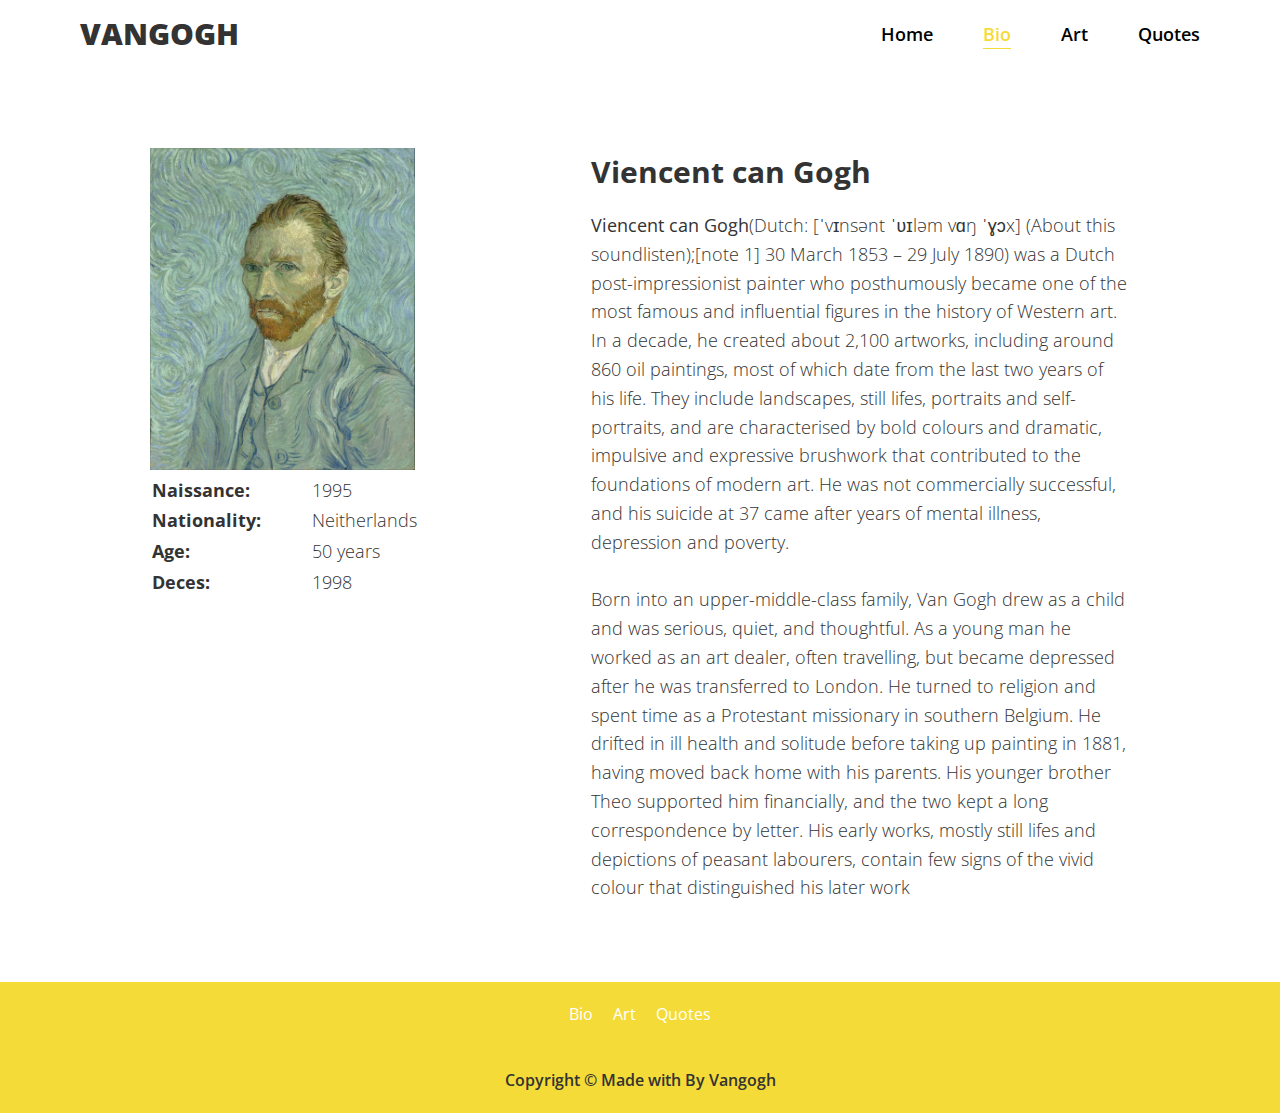
==== Pages/About.html @ 702fea28 "all pages" ====
<!DOCTYPE html>
<html lang="en">
<head>
    <meta charset="UTF-8">
    <meta name="viewport" content="width=device-width, initial-scale=1.0">
    <title>Vangogh</title>
    <link rel="stylesheet" href="../CSS/style.css">
    <link rel="preconnect" href="https://fonts.gstatic.com">
    <link rel="stylesheet" href="https://cdnjs.cloudflare.com/ajax/libs/font-awesome/5.15.2/css/all.min.css" integrity="sha512-HK5fgLBL+xu6dm/Ii3z4xhlSUyZgTT9tuc/hSrtw6uzJOvgRr2a9jyxxT1ely+B+xFAmJKVSTbpM/CuL7qxO8w==" crossorigin="anonymous" />
    <link href="https://fonts.googleapis.com/css2?family=Nothing+You+Could+Do&display=swap" rel="stylesheet">
    <link rel="preconnect" href="https://fonts.gstatic.com">
    <link href="https://fonts.googleapis.com/css2?family=Open+Sans:ital,wght@0,300;0,400;0,600;0,700;0,800;1,300;1,400;1,600;1,700;1,800&display=swap" rel="stylesheet">
    <link rel="stylesheet" href="https://cdnjs.cloudflare.com/ajax/libs/font-awesome/5.15.1/css/all.min.css" integrity="sha512-+4zCK9k+qNFUR5X+cKL9EIR+ZOhtIloNl9GIKS57V1MyNsYpYcUrUeQc9vNfzsWfV28IaLL3i96P9sdNyeRssA==" crossorigin="anonymous" />
</head>
<body>
    <header class="header">
        <div class="header__container">
            <h1 class="header__logo">Vangogh</h1>

            <nav class="header__nav">
                <ul>
                    <li><a href="../index.html">Home</a></li>
                    <li><a href="#" class="active">Bio</a></li>
                    <li><a href="./Artworks.html">Art</a></li>
                    <li><a href="./quotes.html">Quotes</a></li>
                </ul>
            </nav>
        </div>
    </header>
    <section class="aboutpage">
        <div class="aboutpage__container">
            <div class="aboutpage__image">
                <div class="aboutpage__image--image">
                    <img src="../images/Van Gogh self-portrait.jpg" alt="">
                </div>
                <table>
                    <tr>
                        <td>Naissance:</td>
                        <td> 1995</td>
                    </tr>
                    <tr>
                        <td>Nationality:</td>
                        <td> Neitherlands</td>
                    </tr>
                    <tr>
                        <td>Age:</td>
                        <td> 50 years</td>
                    </tr>
                    <tr>
                        <td>Deces:</td>
                        <td> 1998</td>
                    </tr>
                </table>
            </div>
            <div class="aboutpage__content">
                <h3>Viencent can Gogh</h3>
                <p>
                    <b>Viencent can Gogh</b>(Dutch: [ˈvɪnsənt ˈʋɪləm vɑŋ ˈɣɔx] (About this soundlisten);[note 1] 30 March 1853 – 29 July 1890) was a Dutch post-impressionist painter who posthumously became one of the most famous and influential figures in the history of Western art. In a decade, he created about 2,100 artworks, including around 860 oil paintings, most of which date from the last two years of his life. They include landscapes, still lifes, portraits and self-portraits, and are characterised by bold colours and dramatic, impulsive and expressive brushwork that contributed to the foundations of modern art. He was not commercially successful, and his suicide at 37 came after years of mental illness, depression and poverty. <br> <br>
                    Born into an upper-middle-class family, Van Gogh drew as a child and was serious, quiet, and thoughtful. As a young man he worked as an art dealer, often travelling, but became depressed after he was transferred to London. He turned to religion and spent time as a Protestant missionary in southern Belgium. He drifted in ill health and solitude before taking up painting in 1881, having moved back home with his parents. His younger brother Theo supported him financially, and the two kept a long correspondence by letter. His early works, mostly still lifes and depictions of peasant labourers, contain few signs of the vivid colour that distinguished his later work
                </p>
            </div>
        </div>
    </section>
    <footer class="footer">
        <ul>
            <li><a href="#">Bio</a></li>
            <li><a href="#">Art</a></li>
            <li><a href="#">Quotes</a></li>
        </ul>
        <p>Copyright &copy; Made with <i class="fas fa-heart"></i> By Vangogh</p>
    </footer>
</body>
</html>
---- CSS/style.css ----
*,
*::before,
*::after {
    margin: 0;
    padding: 0;
    box-sizing: inherit;
}

html {
    box-sizing: border-box;
    font-size: 62.5%;
}

body {
    font-family: 'Open Sans', sans-serif;
    color: #333;
    font-weight: 300;
    line-height: 1.6;
}

.header {

}
.header__container {
    padding: 1rem 8rem;
    display: flex;
    justify-content: space-between;
    align-items: center;
}
.header__logo {
    font-size: 3rem;
    font-weight: 800;
    text-transform: uppercase;
}
.header__nav ul {
    display: flex;
    list-style: none;

}
.header__nav ul li {
    font-size: 1.8rem;
}
.header__nav ul li:not(:last-child) {
    margin-right: 5rem;
}
.header__nav ul li a {
    color: black;
    text-decoration: none;
    font-weight: 600;
    /* text-transform: uppercase; */
    display: inline-block;
    transition: transform .5s;
    position: relative;

}

.header__nav ul li a::after {
    content: '';
    position: absolute;
    bottom: -.1rem;
    width: 0;
    height: 1px;
    background-color: #f5db37;
    left: 0;
    transition: width .5s;
}
.header__nav ul li a:hover {
    color:  #f5db37 ;
}
.header__nav ul li a:hover::after {
    width: 100%;
}
.header__nav ul li .active {
    color:  #f5db37 ;
    text-decoration: none;
    font-weight: 600;
    /* text-transform: uppercase; */
    display: inline-block;
    transition: transform .5s;
    position: relative;
}
.header__nav ul li .active::after {
    content: '';
    position: absolute;
    bottom: -.1rem;
    width: 100%;
    height: 1px;
    background-color: #f5db37;
    left: 0;
    transition: width .5s;
}
.header__nav ul li .active:hover {
    color:  #f5db37 ;
}
.header__nav ul li .active:hover::after {
    width: 100%;
}
@media only screen and (max-width: 800px) {
    .header__container  {
        flex-direction: column;
    
    }
}
/* BIO SECTION */
.bio {
    padding: 8rem 4rem;
}
.bio__container {
    margin: 0 auto;
    width: 1000px;
    /* height: 400px; */
    box-shadow: 0 0 1rem rgba(0, 0, 0, .3);
    padding: 2rem 4rem;
    display: flex;
    align-items: center;
    justify-content: center;
}
.bio__content--image {
    flex: 0 0 30%;
}
.bio__images {
    width: 300px;

}
.bio__images img {
    width: 100%;
}
.bio__content {
    flex: 0 0 55%;
    padding: 3rem 1.5rem;
    margin-left: 5rem;
}
.bio__content h3 {
    font-size: 3rem;
    text-transform: uppercase;
    margin-bottom: 1.5rem;
}
.bio__content p {
    font-size: 1.4rem;
    text-align: justify;
    font-weight: 400;
}
.btn__container {
    text-align: end;
    margin-top: 1rem;
}
.btn__container a {
    font-size: 1.6rem;
    border: 1px solid #f5db37;
    background: none;
    color:#f5db37;
    padding: .5rem 1.5rem;
    font-weight: 600;
    text-decoration: none;
    border-radius: 10px;
    transition: all .2s;
}
.btn__container a:hover {
    color: white;
    background-color: #f5db37;
}
@media only screen and (max-width: 1200px) {
    .bio__container {
        margin: 0 auto;
        width: 600px;
        /* height: 400px; */
        box-shadow: 0 0 1rem rgba(0, 0, 0, .3);
        padding: 2rem 4rem;
        display: flex;
        flex-direction: column;
        align-items: center;
        justify-content: center;
    }
    .bio__content {
        margin-left: 0rem;
    }
}
@media only screen and (max-width: 800px) {
    .bio__container {
        margin: 0 auto;
        width: 500px;
        /* height: 400px; */
        box-shadow: 0 0 1rem rgba(0, 0, 0, .3);
        padding: 2rem 4rem;
        display: flex;
        flex-direction: column;
        align-items: center;
        /* justify-content: center; */
    }
    .bio__content {
        margin-left: 0rem;
    }
}
@media only screen and (max-width: 600px) {
    .bio {
        padding: 8rem 2rem;
    }
    .bio__container {
        margin: 0 auto;
        width: 400px;
        /* height: 400px; */
        box-shadow: 0 0 1rem rgba(0, 0, 0, .3);
        padding: 2rem 4rem;
        display: flex;
        flex-direction: column;
        align-items: center;
        /* justify-content: center; */
    }
    .bio__content {
        margin-left: 0rem;
    }
}

/* END BIO SECTION*/

/* art SECTION */
.art {
    padding: 8rem 4rem;
}
.art__container {
    margin: 0 auto
}
.art__container h3 {
    text-align: center;
    margin-bottom: 2rem;
    font-size: 3.5rem;
    text-transform: uppercase;
}
.art__list {
    display: flex;
    justify-content: space-between;
    flex-wrap: wrap;
}
.art__list--item {
    flex: 0 0 30%;
    margin-bottom: 2rem;
    box-shadow: 0 0 2rem rgba(0, 0, 0, .5);
    position: relative;
}
.art__image1 {
    width: 100%;
    height: 400px;
    background-image: url('../images/Bedroom in Arles.jpg');
    background-size: cover;
    transition: all .2s;

}
.art__image2 {
    width: 100%;
    height: 400px;
    background-image: url('../images/The Starry Night.jpg');
    background-size: cover;
    transition: all .2s;

}
.art__image3 {
    width: 100%;
    height: 400px;
    background-image: url('../images/Van Gogh self-portrait.jpg');
    background-size: cover;
    transition: all .2s;

}
.art__image img {
    width: 100%;
    
}
.art__list--item:hover h4 {
    top: 50%;
    opacity: 1;
}
.art__list--item:hover .art__image3 {
    background-image: linear-gradient(rgba(0,0,0,.5), rgba(0,0,0,.5)), url('../images/Van Gogh self-portrait.jpg');
}
.art__list--item:hover .art__image2 {
    background-image: linear-gradient(rgba(0,0,0,.5), rgba(0,0,0,.5)), url('../images/The Starry Night.jpg');

}
.art__list--item:hover .art__image1 {
    background-image: linear-gradient(rgba(0,0,0,.5), rgba(0,0,0,.5)), url('../images/Bedroom in Arles.jpg');
    
}
.art__list--item h4 {
    position: absolute;
    top: 80%;
    left: 50%;
    transform: translate(-50%, -50%);
    font-size: 2.5rem;
    text-align: center;
    color: white;
    font-weight: 600;
    opacity: 0;
    transition: all .5s;
}

.btn__container--art {
    text-align: center;
    margin-top: 3rem;
}
.btn__container--art a {
    font-size: 1.6rem;
    border-bottom: 1px solid #f5db37;
    color:#f5db37;
    padding: .5rem 0;
    font-weight: 600;
    text-decoration: none;
    transition: all .2s;
}
@media only screen and (max-width: 900px) {
    .art__list--item {
        flex: 0 0 48%;
        
    }
}

/* END ART */

/* SECTION Quotes */

.quotes {
    padding: 8rem 4rem;
}
.quotes h3 {
    text-align: center;
    margin-bottom: 2rem;
    font-size: 3.5rem;
    text-transform: uppercase;
}
.quotes__container {
    display: flex;
    flex-wrap: wrap;
    justify-content: space-between;
}

.quotes__item {
    flex: 0 0 48%;
    padding: 3rem 5rem;
    box-shadow: 0 0 1rem rgba(0, 0, 0, .3);
}
.quotes__item {
    margin-bottom: 3rem;
}

.quotes__item q {
    font-size: 1.8rem;
    text-align: justify;
    font-family: 'Nothing You Could Do', cursive;
}

@media only screen and (max-width: 900px) {
    .quotes__item {
        flex: 0 0 100%;
        padding: 3rem 5rem;
        box-shadow: 0 0 1rem rgba(0, 0, 0, .3);
    }
}


/* END SECTION*/

/* footer*/

.footer {
    background-color: #f5db37;
    padding: 2rem 3rem;
}

.footer ul {
    display: flex;
    justify-content: center; 
    margin-bottom: 4rem;
}
.footer ul li {
    font-size: 1.6rem;
    list-style: none;
}
.footer ul li a {
    color: white;
    font-weight: 400;
    text-decoration: none;
}
.footer ul li:not(:last-child) {
    margin-right: 2rem;
}

.footer p {
    text-align: center;
    font-size: 1.6rem;
    font-weight: 600;
}
.footer i {
    color: red;
}

/* About page */

.aboutpage {
    padding: 8rem 15rem;
}
.aboutpage__container {
    display: flex;
    justify-content: center;
    
}

.aboutpage__image {
    flex: 0 0 45%;
}
.aboutpage__image img {
    width: 60%;
}
.aboutpage__image table {
    /* margin: 0 auto; */
    font-size: 1.8rem;
}
.aboutpage__image table tr td:first-child {
    font-weight: bold;
}
.aboutpage__image table tr td {
    text-align: left;
    width: 60%;
}
.aboutpage__content h3 {
    font-size: 3rem;
    margin-bottom: 1.5rem;
}
.aboutpage__content p {
    font-size: 1.8rem;

}

@media only screen and (max-width: 800px) {
    .aboutpage {
        padding: 8rem 4rem;
    }
    .aboutpage__container {
        flex-direction: column;
        align-items: center;
        justify-content: center;
    }
    .aboutpage__image {
        flex: 0 0 45%;
        margin: 0 auto;

    }
    .aboutpage__image--image {
        text-align: center;
    }
    .aboutpage__image img {
        width: 80%;
        margin: 0 auto;

    }
    .aboutpage__image table {
        margin: 0 auto;
        font-size: 1.8rem;
    }
    .aboutpage__content h3 {
        font-size: 3rem;
        margin-bottom: 1.5rem;
        text-align: center;
        margin-top: 3rem;
    }
    .aboutpage__content p {
        font-size: 1.8rem;
        text-align: justify;
    }
}


/* Art Page */

/* art SECTION */
.artpage {
    padding: 8rem 4rem;
}
.artpage__container {
    margin: 0 auto
}
.artpage__container h3 {
    text-align: center;
    margin-bottom: 2rem;
    font-size: 3.5rem;
    text-transform: uppercase;
}
.artpage__list {
    display: flex;
    justify-content: space-between;
    flex-wrap: wrap;
}
.artpage__list--item {
    flex: 0 0 24%;
    position: relative;
}
.artpage__image1 {
    width: 100%;
    height: 400px;
    background-image: url('../images/Bedroom in Arles.jpg');
    background-size: cover;
    transition: all .2s;
    margin-bottom: 5rem;
    box-shadow: 0 0 1rem rgba(0, 0, 0, .2);
    


}
.artpage__image2 {
    width: 100%;
    height: 400px;
    background-image: url('../images/The Starry Night.jpg');
    background-size: cover;
    transition: all .2s;
    margin-bottom: 5rem;
    box-shadow: 0 0 1rem rgba(0, 0, 0, .2);



}
.artpage__image3 {
    width: 100%;
    height: 400px;
    background-image: url('../images/Van Gogh self-portrait.jpg');
    background-size: cover;
    transition: all .2s;
    margin-bottom: 5rem;
    box-shadow: 0 0 1rem rgba(0, 0, 0, .2);



}
.artpage__image4 {
    width: 100%;
    height: 400px;
    background-image: url('../images/téléchargement.jfif');
    background-size: cover;
    transition: all .2s;
    margin-bottom: 5rem;
    box-shadow: 0 0 1rem rgba(0, 0, 0, .2);



}
.artpage__image5 {
    width: 100%;
    height: 400px;
    background-image: url('../images/téléchargement (1).jfif');
    background-size: cover;
    transition: all .2s;
    margin-bottom: 5rem;
    box-shadow: 0 0 1rem rgba(0, 0, 0, .2);



}
.artpage__image6 {
    width: 100%;
    height: 400px;
    background-image: url('../images/téléchargement (2).jfif');
    background-size: cover;
    transition: all .2s;
    margin-bottom: 5rem;
    box-shadow: 0 0 1rem rgba(0, 0, 0, .2);



}
.artpage__image7 {
    width: 100%;
    height: 400px;
    background-image: url('../images/téléchargement (3).jfif');
    background-size: cover;
    transition: all .2s;
    margin-bottom: 5rem;
    box-shadow: 0 0 1rem rgba(0, 0, 0, .2);



}
.artpage__image8 {
    width: 100%;
    height: 400px;
    background-image: url('../images/téléchargement (4).jfif');
    background-size: cover;
    transition: all .2s;
    margin-bottom: 5rem;
    box-shadow: 0 0 1rem rgba(0, 0, 0, .2);



}
.artpage__image img {
    width: 100%;
    
}
.artpage__list--item:hover .artpage__content {
    top: 50%;
    opacity: 1;
}
.artpage__list--item:hover .artpage__image3 {
    background-image: linear-gradient(rgba(0,0,0,.5), rgba(0,0,0,.5)), url('../images/Van Gogh self-portrait.jpg');
}
.artpage__list--item:hover .artpage__image2 {
    background-image: linear-gradient(rgba(0,0,0,.5), rgba(0,0,0,.5)), url('../images/The Starry Night.jpg');

}
.artpage__list--item:hover .artpage__image1 {
    background-image: linear-gradient(rgba(0,0,0,.5), rgba(0,0,0,.5)), url('../images/Bedroom in Arles.jpg');
    
}
.artpage__list--item:hover .artpage__image5 {
    background-image: linear-gradient(rgba(0,0,0,.5), rgba(0,0,0,.5)), url('../images/téléchargement (1).jfif');
    
}
.artpage__list--item:hover .artpage__image4 {
    background-image: linear-gradient(rgba(0,0,0,.5), rgba(0,0,0,.5)), url('../images/téléchargement.jfif');
    
}
.artpage__list--item:hover .artpage__image6 {
    background-image: linear-gradient(rgba(0,0,0,.5), rgba(0,0,0,.5)), url('../images/téléchargement (2).jfif');
    
}
.artpage__list--item:hover .artpage__image7 {
    background-image: linear-gradient(rgba(0,0,0,.5), rgba(0,0,0,.5)), url('../images/téléchargement (3).jfif');
    
}
.artpage__list--item:hover .artpage__image8 {
    background-image: linear-gradient(rgba(0,0,0,.5), rgba(0,0,0,.5)), url('../images/téléchargement (4).jfif');
    
}
.artpage__list--item .artpage__content {
    position: absolute;
    top: 80%;
    /* left: 50%; */
    transform: translateY(-50%);
    padding: 0 2rem;
    color: white;
    font-weight: 600;
    opacity: 0;
    transition: all .5s;
}
.artpage__list--item .artpage__content h4 {
    font-size: 2.5rem;
    text-align: center;
    margin-bottom: 2rem;

}
.artpage__list--item .artpage__content a {
    text-decoration: none;
    color: white;


}
.artpage__list--item .artpage__content p {
    font-size: 1.4rem;
    text-align: justify;
}

@media only screen and (max-width: 1000px) {
    .artpage__list--item {
        flex: 0 0 45%;
        position: relative;
        justify-content: flex-start;

    }
}

@media only screen and (max-width: 700px) {
    .artpage__list--item {
        flex: 0 0 100%;
        position: relative;
    }
}


.quotespage {
    padding: 8rem 4rem;
}
.quotespage h3 {
    text-align: center;
    margin-bottom: 2rem;
    font-size: 3.5rem;
    text-transform: uppercase;
}
.quotespage__container {
    display: flex;
    flex-wrap: wrap;
    justify-content: space-between;
}

.quotespage__item {
    flex: 0 0 48%;
    padding: 3rem 5rem;
    box-shadow: 0 0 1rem rgba(0, 0, 0, .3);
    animation: scale 2s ease-out -2s infinite alternate forwards;
}
.quotespage__item {
    margin-bottom: 3rem;
}

.quotespage__item q {
    font-size: 1.8rem;
    text-align: justify;
    font-family: 'Nothing You Could Do', cursive;
}

@keyframes scale
{
    0% {
        transform: scale(1);
    }
    100% {
        transform: scale(1.05);
    }
}

@media only screen and (max-width: 800px) {
    .quotespage__item {
        flex: 0 0 100%;
        position: relative;
    }
}
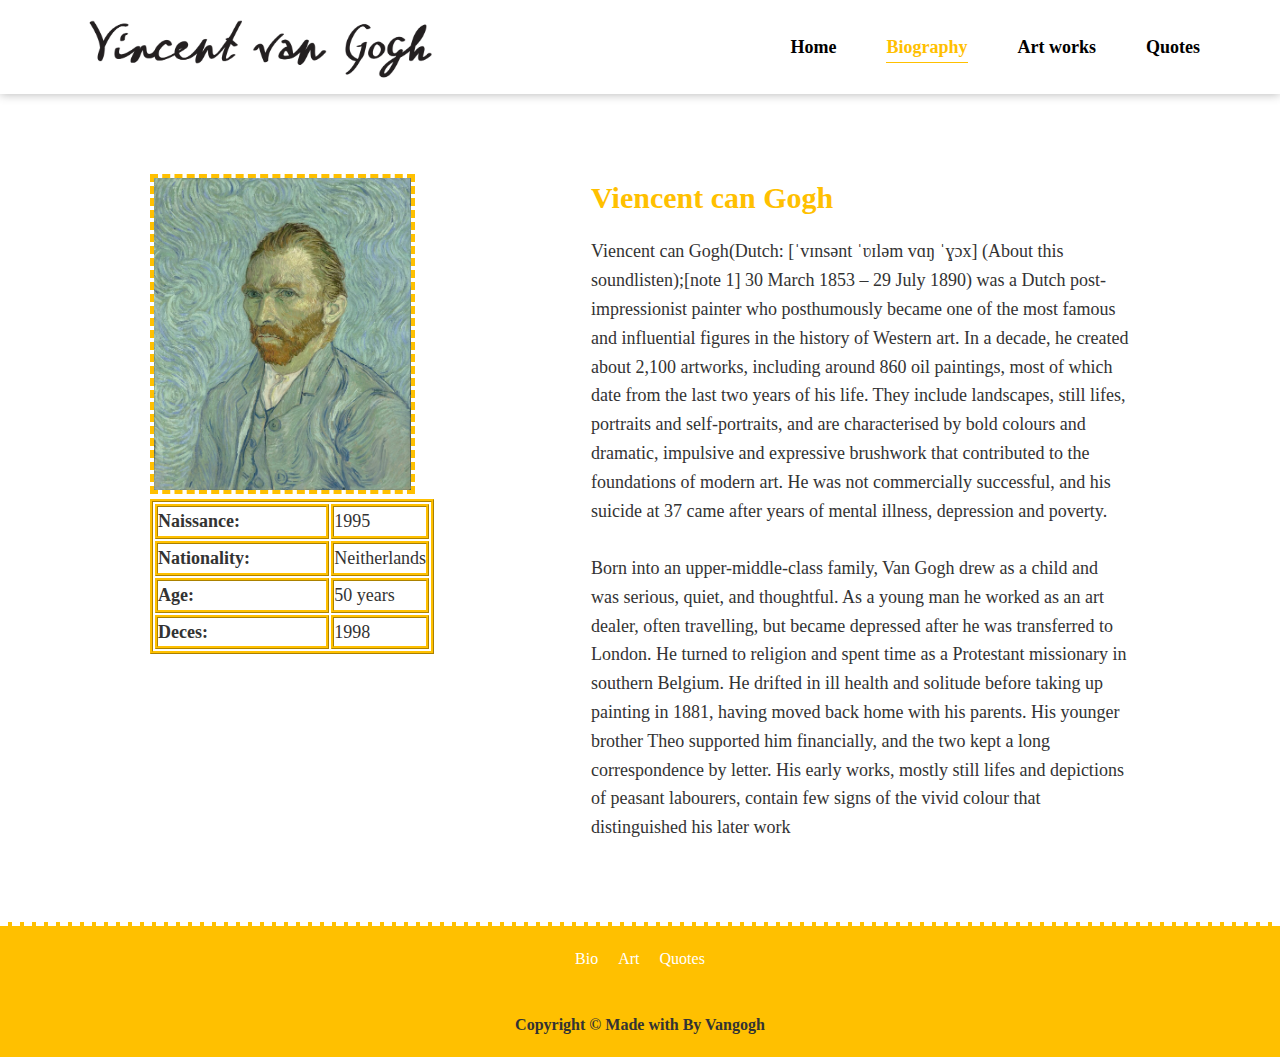
==== commit 454e12c6: "salt bae" ====
--- a/Pages/About.html
+++ b/Pages/About.html
@@ -1,73 +1,110 @@
 <!DOCTYPE html>
 <html lang="en">
-<head>
-    <meta charset="UTF-8">
-    <meta name="viewport" content="width=device-width, initial-scale=1.0">
+  <head>
+    <meta charset="UTF-8" />
+    <meta name="viewport" content="width=device-width, initial-scale=1.0" />
     <title>Vangogh</title>
-    <link rel="stylesheet" href="../CSS/style.css">
-    <link rel="preconnect" href="https://fonts.gstatic.com">
-    <link rel="stylesheet" href="https://cdnjs.cloudflare.com/ajax/libs/font-awesome/5.15.2/css/all.min.css" integrity="sha512-HK5fgLBL+xu6dm/Ii3z4xhlSUyZgTT9tuc/hSrtw6uzJOvgRr2a9jyxxT1ely+B+xFAmJKVSTbpM/CuL7qxO8w==" crossorigin="anonymous" />
-    <link href="https://fonts.googleapis.com/css2?family=Nothing+You+Could+Do&display=swap" rel="stylesheet">
-    <link rel="preconnect" href="https://fonts.gstatic.com">
-    <link href="https://fonts.googleapis.com/css2?family=Open+Sans:ital,wght@0,300;0,400;0,600;0,700;0,800;1,300;1,400;1,600;1,700;1,800&display=swap" rel="stylesheet">
-    <link rel="stylesheet" href="https://cdnjs.cloudflare.com/ajax/libs/font-awesome/5.15.1/css/all.min.css" integrity="sha512-+4zCK9k+qNFUR5X+cKL9EIR+ZOhtIloNl9GIKS57V1MyNsYpYcUrUeQc9vNfzsWfV28IaLL3i96P9sdNyeRssA==" crossorigin="anonymous" />
-</head>
-<body>
+    <link rel="stylesheet" href="../CSS/style.css" />
+    <link rel="preconnect" href="https://fonts.gstatic.com" />
+    <link
+      rel="stylesheet"
+      href="https://cdnjs.cloudflare.com/ajax/libs/font-awesome/5.15.2/css/all.min.css"
+      integrity="sha512-HK5fgLBL+xu6dm/Ii3z4xhlSUyZgTT9tuc/hSrtw6uzJOvgRr2a9jyxxT1ely+B+xFAmJKVSTbpM/CuL7qxO8w=="
+      crossorigin="anonymous"
+    />
+    <link
+      href="https://fonts.googleapis.com/css2?family=Nothing+You+Could+Do&display=swap"
+      rel="stylesheet"
+    />
+    <link rel="preconnect" href="https://fonts.gstatic.com" />
+    <link
+      href="https://fonts.googleapis.com/css2?family=Open+Sans:ital,wght@0,300;0,400;0,600;0,700;0,800;1,300;1,400;1,600;1,700;1,800&display=swap"
+      rel="stylesheet"
+    />
+    <link
+      rel="stylesheet"
+      href="https://cdnjs.cloudflare.com/ajax/libs/font-awesome/5.15.1/css/all.min.css"
+      integrity="sha512-+4zCK9k+qNFUR5X+cKL9EIR+ZOhtIloNl9GIKS57V1MyNsYpYcUrUeQc9vNfzsWfV28IaLL3i96P9sdNyeRssA=="
+      crossorigin="anonymous"
+    />
+  </head>
+  <body>
     <header class="header">
-        <div class="header__container">
-            <h1 class="header__logo">Vangogh</h1>
+      <div class="header__container">
+        <img src="../images/sign.png" alt="" class="header__logo" />
 
-            <nav class="header__nav">
-                <ul>
-                    <li><a href="../index.html">Home</a></li>
-                    <li><a href="#" class="active">Bio</a></li>
-                    <li><a href="./Artworks.html">Art</a></li>
-                    <li><a href="./quotes.html">Quotes</a></li>
-                </ul>
-            </nav>
-        </div>
+        <nav class="header__nav">
+          <ul>
+            <li><a href="../index.html">Home</a></li>
+            <li><a href="#" class="active">Biography</a></li>
+            <li><a href="./Artworks.html">Art works</a></li>
+            <li><a href="./quotes.html">Quotes</a></li>
+          </ul>
+        </nav>
+      </div>
     </header>
     <section class="aboutpage">
-        <div class="aboutpage__container">
-            <div class="aboutpage__image">
-                <div class="aboutpage__image--image">
-                    <img src="../images/Van Gogh self-portrait.jpg" alt="">
-                </div>
-                <table>
-                    <tr>
-                        <td>Naissance:</td>
-                        <td> 1995</td>
-                    </tr>
-                    <tr>
-                        <td>Nationality:</td>
-                        <td> Neitherlands</td>
-                    </tr>
-                    <tr>
-                        <td>Age:</td>
-                        <td> 50 years</td>
-                    </tr>
-                    <tr>
-                        <td>Deces:</td>
-                        <td> 1998</td>
-                    </tr>
-                </table>
-            </div>
-            <div class="aboutpage__content">
-                <h3>Viencent can Gogh</h3>
-                <p>
-                    <b>Viencent can Gogh</b>(Dutch: [ˈvɪnsənt ˈʋɪləm vɑŋ ˈɣɔx] (About this soundlisten);[note 1] 30 March 1853 – 29 July 1890) was a Dutch post-impressionist painter who posthumously became one of the most famous and influential figures in the history of Western art. In a decade, he created about 2,100 artworks, including around 860 oil paintings, most of which date from the last two years of his life. They include landscapes, still lifes, portraits and self-portraits, and are characterised by bold colours and dramatic, impulsive and expressive brushwork that contributed to the foundations of modern art. He was not commercially successful, and his suicide at 37 came after years of mental illness, depression and poverty. <br> <br>
-                    Born into an upper-middle-class family, Van Gogh drew as a child and was serious, quiet, and thoughtful. As a young man he worked as an art dealer, often travelling, but became depressed after he was transferred to London. He turned to religion and spent time as a Protestant missionary in southern Belgium. He drifted in ill health and solitude before taking up painting in 1881, having moved back home with his parents. His younger brother Theo supported him financially, and the two kept a long correspondence by letter. His early works, mostly still lifes and depictions of peasant labourers, contain few signs of the vivid colour that distinguished his later work
-                </p>
-            </div>
+      <div class="aboutpage__container">
+        <div class="aboutpage__image">
+          <div class="aboutpage__image--image">
+            <img src="../images/Van Gogh self-portrait.jpg" alt="" />
+          </div>
+          <table>
+            <tr>
+              <td>Naissance:</td>
+              <td>1995</td>
+            </tr>
+            <tr>
+              <td>Nationality:</td>
+              <td>Neitherlands</td>
+            </tr>
+            <tr>
+              <td>Age:</td>
+              <td>50 years</td>
+            </tr>
+            <tr>
+              <td>Deces:</td>
+              <td>1998</td>
+            </tr>
+          </table>
         </div>
+        <div class="aboutpage__content">
+          <h3>Viencent can Gogh</h3>
+          <p>
+            <b>Viencent can Gogh</b>(Dutch: [ˈvɪnsənt ˈʋɪləm vɑŋ ˈɣɔx] (About
+            this soundlisten);[note 1] 30 March 1853 – 29 July 1890) was a Dutch
+            post-impressionist painter who posthumously became one of the most
+            famous and influential figures in the history of Western art. In a
+            decade, he created about 2,100 artworks, including around 860 oil
+            paintings, most of which date from the last two years of his life.
+            They include landscapes, still lifes, portraits and self-portraits,
+            and are characterised by bold colours and dramatic, impulsive and
+            expressive brushwork that contributed to the foundations of modern
+            art. He was not commercially successful, and his suicide at 37 came
+            after years of mental illness, depression and poverty. <br />
+            <br />
+            Born into an upper-middle-class family, Van Gogh drew as a child and
+            was serious, quiet, and thoughtful. As a young man he worked as an
+            art dealer, often travelling, but became depressed after he was
+            transferred to London. He turned to religion and spent time as a
+            Protestant missionary in southern Belgium. He drifted in ill health
+            and solitude before taking up painting in 1881, having moved back
+            home with his parents. His younger brother Theo supported him
+            financially, and the two kept a long correspondence by letter. His
+            early works, mostly still lifes and depictions of peasant labourers,
+            contain few signs of the vivid colour that distinguished his later
+            work
+          </p>
+        </div>
+      </div>
     </section>
     <footer class="footer">
-        <ul>
-            <li><a href="#">Bio</a></li>
-            <li><a href="#">Art</a></li>
-            <li><a href="#">Quotes</a></li>
-        </ul>
-        <p>Copyright &copy; Made with <i class="fas fa-heart"></i> By Vangogh</p>
+      <ul>
+        <li><a href="#">Bio</a></li>
+        <li><a href="#">Art</a></li>
+        <li><a href="#">Quotes</a></li>
+      </ul>
+      <p>Copyright &copy; Made with <i class="fas fa-heart"></i> By Vangogh</p>
     </footer>
-</body>
-</html>+  </body>
+</html>
--- a/CSS/style.css
+++ b/CSS/style.css
@@ -1,721 +1,711 @@
 *,
 *::before,
 *::after {
-    margin: 0;
-    padding: 0;
-    box-sizing: inherit;
+  margin: 0;
+  padding: 0;
+  box-sizing: inherit;
 }
 
 html {
-    box-sizing: border-box;
-    font-size: 62.5%;
+  box-sizing: border-box;
+  font-size: 62.5%;
 }
 
 body {
-    font-family: 'Open Sans', sans-serif;
-    color: #333;
-    font-weight: 300;
-    line-height: 1.6;
+  font-family: "Brush Script MT", Cursive;
+  color: #333;
+  font-weight: 300;
+  line-height: 1.6;
 }
 
 .header {
-
 }
 .header__container {
-    padding: 1rem 8rem;
-    display: flex;
-    justify-content: space-between;
-    align-items: center;
+  padding: 1rem 8rem;
+  display: flex;
+  justify-content: space-between;
+  align-items: center;
+  box-shadow: 0 0 1rem rgba(0, 0, 0, 0.3);
 }
 .header__logo {
-    font-size: 3rem;
-    font-weight: 800;
-    text-transform: uppercase;
+  width: 40vh;
+
+  /* font-size: 3rem;
+  font-weight: 800;
+  text-transform: uppercase; */
 }
 .header__nav ul {
-    display: flex;
-    list-style: none;
-
+  display: flex;
+  list-style: none;
 }
 .header__nav ul li {
-    font-size: 1.8rem;
+  font-size: 1.8rem;
 }
 .header__nav ul li:not(:last-child) {
-    margin-right: 5rem;
+  margin-right: 5rem;
 }
 .header__nav ul li a {
-    color: black;
-    text-decoration: none;
-    font-weight: 600;
-    /* text-transform: uppercase; */
-    display: inline-block;
-    transition: transform .5s;
-    position: relative;
-
+  color: black;
+  text-decoration: none;
+  font-weight: 600;
+  /* text-transform: uppercase; */
+  display: inline-block;
+  transition: transform 0.5s;
+  position: relative;
 }
 
 .header__nav ul li a::after {
-    content: '';
-    position: absolute;
-    bottom: -.1rem;
-    width: 0;
-    height: 1px;
-    background-color: #f5db37;
-    left: 0;
-    transition: width .5s;
+  content: "";
+  position: absolute;
+  bottom: -0.1rem;
+  width: 0;
+  height: 1px;
+  background-color: #ffc000;
+  left: 0;
+  transition: width 0.5s;
 }
 .header__nav ul li a:hover {
-    color:  #f5db37 ;
+  color: #ffc000;
 }
 .header__nav ul li a:hover::after {
-    width: 100%;
+  width: 100%;
 }
 .header__nav ul li .active {
-    color:  #f5db37 ;
-    text-decoration: none;
-    font-weight: 600;
-    /* text-transform: uppercase; */
-    display: inline-block;
-    transition: transform .5s;
-    position: relative;
+  color: #ffc000;
+  text-decoration: none;
+  font-weight: 600;
+  /* text-transform: uppercase; */
+  display: inline-block;
+  transition: transform 0.5s;
+  position: relative;
 }
 .header__nav ul li .active::after {
-    content: '';
-    position: absolute;
-    bottom: -.1rem;
-    width: 100%;
-    height: 1px;
-    background-color: #f5db37;
-    left: 0;
-    transition: width .5s;
+  content: "";
+  position: absolute;
+  bottom: -0.1rem;
+  width: 100%;
+  height: 1px;
+  background-color: #ffc000;
+  left: 0;
+  transition: width 0.5s;
 }
 .header__nav ul li .active:hover {
-    color:  #f5db37 ;
+  color: #ffc000;
 }
 .header__nav ul li .active:hover::after {
-    width: 100%;
+  width: 100%;
 }
 @media only screen and (max-width: 800px) {
-    .header__container  {
-        flex-direction: column;
-    
-    }
+  .header__container {
+    flex-direction: column;
+  }
 }
 /* BIO SECTION */
 .bio {
-    padding: 8rem 4rem;
+  padding: 8rem 4rem;
 }
 .bio__container {
+  margin: 0 auto;
+  width: 1000px;
+  /* height: 400px; */
+  box-shadow: 0 0 1rem rgba(0, 0, 0, 0.3);
+  padding: 2rem 4rem;
+  display: flex;
+  align-items: center;
+  justify-content: center;
+}
+.bio__content--image {
+  flex: 0 0 30%;
+}
+.bio__images {
+  width: 300px;
+}
+.bio__images img {
+  width: 100%;
+  border: 5px dashed #ffc000;
+}
+.bio__content {
+  flex: 0 0 55%;
+  padding: 3rem 1.5rem;
+  margin-left: 5rem;
+}
+.bio__content h3 {
+  font-size: 3rem;
+  text-transform: uppercase;
+  margin-bottom: 1.5rem;
+  color: #ffc000;
+}
+.bio__content p {
+  font-size: 1.4rem;
+  text-align: justify;
+  font-weight: 400;
+}
+.btn__container {
+  text-align: end;
+  margin-top: 1rem;
+}
+.btn__container a {
+  font-size: 1.6rem;
+  border: 1px solid #ffc000;
+  background: none;
+  color: #ffc000;
+  padding: 0.5rem 1.5rem;
+  font-weight: 600;
+  text-decoration: none;
+  border-radius: 10px;
+  transition: all 0.2s;
+}
+.btn__container a:hover {
+  color: white;
+  background-color: #ffc000;
+}
+@media only screen and (max-width: 1200px) {
+  .bio__container {
     margin: 0 auto;
-    width: 1000px;
+    width: 600px;
     /* height: 400px; */
-    box-shadow: 0 0 1rem rgba(0, 0, 0, .3);
+    box-shadow: 0 0 1rem rgba(0, 0, 0, 0.3);
     padding: 2rem 4rem;
     display: flex;
+    flex-direction: column;
     align-items: center;
     justify-content: center;
-}
-.bio__content--image {
-    flex: 0 0 30%;
-}
-.bio__images {
-    width: 300px;
-
-}
-.bio__images img {
-    width: 100%;
-}
-.bio__content {
-    flex: 0 0 55%;
-    padding: 3rem 1.5rem;
-    margin-left: 5rem;
-}
-.bio__content h3 {
-    font-size: 3rem;
-    text-transform: uppercase;
-    margin-bottom: 1.5rem;
-}
-.bio__content p {
-    font-size: 1.4rem;
-    text-align: justify;
-    font-weight: 400;
-}
-.btn__container {
-    text-align: end;
-    margin-top: 1rem;
-}
-.btn__container a {
-    font-size: 1.6rem;
-    border: 1px solid #f5db37;
-    background: none;
-    color:#f5db37;
-    padding: .5rem 1.5rem;
-    font-weight: 600;
-    text-decoration: none;
-    border-radius: 10px;
-    transition: all .2s;
-}
-.btn__container a:hover {
-    color: white;
-    background-color: #f5db37;
-}
-@media only screen and (max-width: 1200px) {
-    .bio__container {
-        margin: 0 auto;
-        width: 600px;
-        /* height: 400px; */
-        box-shadow: 0 0 1rem rgba(0, 0, 0, .3);
-        padding: 2rem 4rem;
-        display: flex;
-        flex-direction: column;
-        align-items: center;
-        justify-content: center;
-    }
-    .bio__content {
-        margin-left: 0rem;
-    }
+  }
+  .bio__content {
+    margin-left: 0rem;
+  }
 }
 @media only screen and (max-width: 800px) {
-    .bio__container {
-        margin: 0 auto;
-        width: 500px;
-        /* height: 400px; */
-        box-shadow: 0 0 1rem rgba(0, 0, 0, .3);
-        padding: 2rem 4rem;
-        display: flex;
-        flex-direction: column;
-        align-items: center;
-        /* justify-content: center; */
-    }
-    .bio__content {
-        margin-left: 0rem;
-    }
+  .bio__container {
+    margin: 0 auto;
+    width: 500px;
+    /* height: 400px; */
+    box-shadow: 0 0 1rem rgba(0, 0, 0, 0.3);
+    padding: 2rem 4rem;
+    display: flex;
+    flex-direction: column;
+    align-items: center;
+    /* justify-content: center; */
+  }
+  .bio__content {
+    margin-left: 0rem;
+  }
 }
 @media only screen and (max-width: 600px) {
-    .bio {
-        padding: 8rem 2rem;
-    }
-    .bio__container {
-        margin: 0 auto;
-        width: 400px;
-        /* height: 400px; */
-        box-shadow: 0 0 1rem rgba(0, 0, 0, .3);
-        padding: 2rem 4rem;
-        display: flex;
-        flex-direction: column;
-        align-items: center;
-        /* justify-content: center; */
-    }
-    .bio__content {
-        margin-left: 0rem;
-    }
+  .bio {
+    padding: 8rem 2rem;
+  }
+  .bio__container {
+    margin: 0 auto;
+    width: 400px;
+    /* height: 400px; */
+    box-shadow: 0 0 1rem rgba(0, 0, 0, 0.3);
+    padding: 2rem 4rem;
+    display: flex;
+    flex-direction: column;
+    align-items: center;
+    /* justify-content: center; */
+  }
+  .bio__content {
+    margin-left: 0rem;
+  }
 }
 
 /* END BIO SECTION*/
 
 /* art SECTION */
 .art {
+  padding: 8rem 4rem;
+}
+.art__container {
+  margin: 0 auto;
+}
+.art__container h3 {
+  text-align: center;
+  margin-bottom: 2rem;
+  font-size: 3.5rem;
+  text-transform: uppercase;
+  color: #ffc000;
+}
+.art__list {
+  display: flex;
+  justify-content: space-between;
+  flex-wrap: wrap;
+}
+.art__list--item {
+  flex: 0 0 30%;
+  margin-bottom: 2rem;
+  box-shadow: 0 0 2rem rgba(0, 0, 0, 0.5);
+  position: relative;
+}
+.art__image1 {
+  width: 100%;
+  height: 400px;
+  background-image: url("../images/Bedroom in Arles.jpg");
+  background-size: cover;
+  transition: all 0.2s;
+}
+.art__image2 {
+  width: 100%;
+  height: 400px;
+  background-image: url("../images/The Starry Night.jpg");
+  background-size: cover;
+  transition: all 0.2s;
+}
+.art__image3 {
+  width: 100%;
+  height: 400px;
+  background-image: url("../images/Van Gogh self-portrait.jpg");
+  background-size: cover;
+  transition: all 0.2s;
+}
+.art__image img {
+  width: 100%;
+}
+.art__list--item:hover h4 {
+  top: 50%;
+  opacity: 1;
+}
+.art__list--item:hover .art__image3 {
+  background-image: linear-gradient(rgba(0, 0, 0, 0.5), rgba(0, 0, 0, 0.5)),
+    url("../images/Van Gogh self-portrait.jpg");
+}
+.art__list--item:hover .art__image2 {
+  background-image: linear-gradient(rgba(0, 0, 0, 0.5), rgba(0, 0, 0, 0.5)),
+    url("../images/The Starry Night.jpg");
+}
+.art__list--item:hover .art__image1 {
+  background-image: linear-gradient(rgba(0, 0, 0, 0.5), rgba(0, 0, 0, 0.5)),
+    url("../images/Bedroom in Arles.jpg");
+}
+.art__list--item h4 {
+  position: absolute;
+  top: 80%;
+  left: 50%;
+  transform: translate(-50%, -50%);
+  font-size: 2.5rem;
+  text-align: center;
+  color: white;
+  font-weight: 600;
+  opacity: 0;
+  transition: all 0.5s;
+}
+
+.btn__container--art {
+  text-align: center;
+  margin-top: 3rem;
+}
+.btn__container--art a {
+  font-size: 1.6rem;
+  border-bottom: 1px solid #ffc000;
+  color: #ffc000;
+  padding: 0.5rem 0;
+  font-weight: 600;
+  text-decoration: none;
+  transition: all 0.2s;
+}
+@media only screen and (max-width: 900px) {
+  .art__list--item {
+    flex: 0 0 48%;
+  }
+}
+
+/* END ART */
+
+/* SECTION Quotes */
+
+.quotes {
+  padding: 8rem 4rem;
+}
+q::before {
+  content: open-quote;
+  margin-right: 0.1em;
+}
+q:before,
+q::after {
+  color: #fc0;
+  font-size: 2em;
+  line-height: 0.1em;
+  vertical-align: -0.4em;
+}
+q:last-child:after {
+  content: close-quote;
+}
+.quotes h3 {
+  text-align: center;
+  margin-bottom: 2rem;
+  font-size: 3.5rem;
+  text-transform: uppercase;
+  color: #ffc000;
+}
+.quotes__container {
+  display: flex;
+  flex-wrap: wrap;
+  justify-content: space-between;
+}
+
+.quotes__item {
+  flex: 0 0 48%;
+  padding: 3rem 5rem;
+  box-shadow: 0 0 1rem rgba(0, 0, 0, 0.3);
+}
+.quotes__item {
+  margin-bottom: 3rem;
+}
+
+.quotes__item q {
+  font-size: 1.8rem;
+  text-align: justify;
+  font-weight: bold;
+}
+
+@media only screen and (max-width: 900px) {
+  .quotes__item {
+    flex: 0 0 100%;
+    padding: 3rem 5rem;
+    box-shadow: 0 0 1rem rgba(0, 0, 0, 0.3);
+  }
+}
+
+/* END SECTION*/
+
+/* footer*/
+
+.footer {
+  background-color: #ffc000;
+  padding: 2rem 3rem;
+  border-top: 4px white dashed;
+}
+
+.footer ul {
+  display: flex;
+  justify-content: center;
+  margin-bottom: 4rem;
+}
+.footer ul li {
+  font-size: 1.6rem;
+  list-style: none;
+}
+.footer ul li a {
+  color: white;
+  font-weight: 400;
+  text-decoration: none;
+}
+.footer ul li:not(:last-child) {
+  margin-right: 2rem;
+}
+
+.footer p {
+  text-align: center;
+  font-size: 1.6rem;
+  font-weight: 600;
+}
+.footer i {
+  color: red;
+}
+
+/* About page */
+
+.aboutpage {
+  padding: 8rem 15rem;
+}
+.aboutpage__container {
+  display: flex;
+  justify-content: center;
+}
+
+.aboutpage__image {
+  flex: 0 0 45%;
+}
+.aboutpage__image img {
+  width: 60%;
+  border: 4px dashed #ffc000;
+}
+
+table,
+td {
+  border: 3px ridge #ffc000;
+}
+.aboutpage__image table {
+  /* margin: 0 auto; */
+  font-size: 1.8rem;
+}
+.aboutpage__image table tr td:first-child {
+  font-weight: bold;
+}
+.aboutpage__image table tr td {
+  text-align: left;
+  width: 64%;
+}
+.aboutpage__content h3 {
+  font-size: 3rem;
+  margin-bottom: 1.5rem;
+  color: #ffc000;
+}
+.aboutpage__content p {
+  font-size: 1.8rem;
+}
+
+@media only screen and (max-width: 800px) {
+  .aboutpage {
     padding: 8rem 4rem;
-}
-.art__container {
-    margin: 0 auto
-}
-.art__container h3 {
+  }
+  .aboutpage__container {
+    flex-direction: column;
+    align-items: center;
+    justify-content: center;
+  }
+  .aboutpage__image {
+    flex: 0 0 45%;
+    margin: 0 auto;
+  }
+  .aboutpage__image--image {
     text-align: center;
-    margin-bottom: 2rem;
-    font-size: 3.5rem;
-    text-transform: uppercase;
-}
-.art__list {
-    display: flex;
-    justify-content: space-between;
-    flex-wrap: wrap;
-}
-.art__list--item {
-    flex: 0 0 30%;
-    margin-bottom: 2rem;
-    box-shadow: 0 0 2rem rgba(0, 0, 0, .5);
-    position: relative;
-}
-.art__image1 {
-    width: 100%;
-    height: 400px;
-    background-image: url('../images/Bedroom in Arles.jpg');
-    background-size: cover;
-    transition: all .2s;
-
-}
-.art__image2 {
-    width: 100%;
-    height: 400px;
-    background-image: url('../images/The Starry Night.jpg');
-    background-size: cover;
-    transition: all .2s;
-
-}
-.art__image3 {
-    width: 100%;
-    height: 400px;
-    background-image: url('../images/Van Gogh self-portrait.jpg');
-    background-size: cover;
-    transition: all .2s;
-
-}
-.art__image img {
-    width: 100%;
-    
-}
-.art__list--item:hover h4 {
-    top: 50%;
-    opacity: 1;
-}
-.art__list--item:hover .art__image3 {
-    background-image: linear-gradient(rgba(0,0,0,.5), rgba(0,0,0,.5)), url('../images/Van Gogh self-portrait.jpg');
-}
-.art__list--item:hover .art__image2 {
-    background-image: linear-gradient(rgba(0,0,0,.5), rgba(0,0,0,.5)), url('../images/The Starry Night.jpg');
-
-}
-.art__list--item:hover .art__image1 {
-    background-image: linear-gradient(rgba(0,0,0,.5), rgba(0,0,0,.5)), url('../images/Bedroom in Arles.jpg');
-    
-}
-.art__list--item h4 {
-    position: absolute;
-    top: 80%;
-    left: 50%;
-    transform: translate(-50%, -50%);
-    font-size: 2.5rem;
-    text-align: center;
-    color: white;
-    font-weight: 600;
-    opacity: 0;
-    transition: all .5s;
-}
-
-.btn__container--art {
+  }
+  .aboutpage__image img {
+    width: 80%;
+    margin: 0 auto;
+  }
+  .aboutpage__image table {
+    margin: 0 auto;
+    font-size: 1.8rem;
+  }
+  .aboutpage__content h3 {
+    font-size: 3rem;
+    margin-bottom: 1.5rem;
     text-align: center;
     margin-top: 3rem;
-}
-.btn__container--art a {
-    font-size: 1.6rem;
-    border-bottom: 1px solid #f5db37;
-    color:#f5db37;
-    padding: .5rem 0;
-    font-weight: 600;
-    text-decoration: none;
-    transition: all .2s;
-}
-@media only screen and (max-width: 900px) {
-    .art__list--item {
-        flex: 0 0 48%;
-        
-    }
-}
-
-/* END ART */
-
-/* SECTION Quotes */
-
-.quotes {
-    padding: 8rem 4rem;
-}
-.quotes h3 {
-    text-align: center;
-    margin-bottom: 2rem;
-    font-size: 3.5rem;
-    text-transform: uppercase;
-}
-.quotes__container {
-    display: flex;
-    flex-wrap: wrap;
-    justify-content: space-between;
-}
-
-.quotes__item {
-    flex: 0 0 48%;
-    padding: 3rem 5rem;
-    box-shadow: 0 0 1rem rgba(0, 0, 0, .3);
-}
-.quotes__item {
-    margin-bottom: 3rem;
-}
-
-.quotes__item q {
+    color: #ffc000;
+  }
+  .aboutpage__content p {
     font-size: 1.8rem;
     text-align: justify;
-    font-family: 'Nothing You Could Do', cursive;
-}
-
-@media only screen and (max-width: 900px) {
-    .quotes__item {
-        flex: 0 0 100%;
-        padding: 3rem 5rem;
-        box-shadow: 0 0 1rem rgba(0, 0, 0, .3);
-    }
-}
-
-
-/* END SECTION*/
-
-/* footer*/
-
-.footer {
-    background-color: #f5db37;
-    padding: 2rem 3rem;
-}
-
-.footer ul {
-    display: flex;
-    justify-content: center; 
-    margin-bottom: 4rem;
-}
-.footer ul li {
-    font-size: 1.6rem;
-    list-style: none;
-}
-.footer ul li a {
-    color: white;
-    font-weight: 400;
-    text-decoration: none;
-}
-.footer ul li:not(:last-child) {
-    margin-right: 2rem;
-}
-
-.footer p {
-    text-align: center;
-    font-size: 1.6rem;
-    font-weight: 600;
-}
-.footer i {
-    color: red;
-}
-
-/* About page */
-
-.aboutpage {
-    padding: 8rem 15rem;
-}
-.aboutpage__container {
-    display: flex;
-    justify-content: center;
-    
-}
-
-.aboutpage__image {
-    flex: 0 0 45%;
-}
-.aboutpage__image img {
-    width: 60%;
-}
-.aboutpage__image table {
-    /* margin: 0 auto; */
-    font-size: 1.8rem;
-}
-.aboutpage__image table tr td:first-child {
-    font-weight: bold;
-}
-.aboutpage__image table tr td {
-    text-align: left;
-    width: 60%;
-}
-.aboutpage__content h3 {
-    font-size: 3rem;
-    margin-bottom: 1.5rem;
-}
-.aboutpage__content p {
-    font-size: 1.8rem;
-
-}
-
-@media only screen and (max-width: 800px) {
-    .aboutpage {
-        padding: 8rem 4rem;
-    }
-    .aboutpage__container {
-        flex-direction: column;
-        align-items: center;
-        justify-content: center;
-    }
-    .aboutpage__image {
-        flex: 0 0 45%;
-        margin: 0 auto;
-
-    }
-    .aboutpage__image--image {
-        text-align: center;
-    }
-    .aboutpage__image img {
-        width: 80%;
-        margin: 0 auto;
-
-    }
-    .aboutpage__image table {
-        margin: 0 auto;
-        font-size: 1.8rem;
-    }
-    .aboutpage__content h3 {
-        font-size: 3rem;
-        margin-bottom: 1.5rem;
-        text-align: center;
-        margin-top: 3rem;
-    }
-    .aboutpage__content p {
-        font-size: 1.8rem;
-        text-align: justify;
-    }
-}
-
+  }
+}
 
 /* Art Page */
 
 /* art SECTION */
 .artpage {
-    padding: 8rem 4rem;
+  padding: 8rem 4rem;
 }
 .artpage__container {
-    margin: 0 auto
+  margin: 0 auto;
 }
 .artpage__container h3 {
-    text-align: center;
-    margin-bottom: 2rem;
-    font-size: 3.5rem;
-    text-transform: uppercase;
+  text-align: center;
+  margin-bottom: 2rem;
+  font-size: 3.5rem;
+  text-transform: uppercase;
+  color: #ffc000;
 }
 .artpage__list {
-    display: flex;
-    justify-content: space-between;
-    flex-wrap: wrap;
+  display: flex;
+  justify-content: space-between;
+  flex-wrap: wrap;
 }
 .artpage__list--item {
-    flex: 0 0 24%;
+  flex: 0 0 24%;
+  position: relative;
+}
+.artpage__image1 {
+  width: 100%;
+  height: 400px;
+  background-image: url("../images/Bedroom in Arles.jpg");
+  background-size: cover;
+  transition: all 0.2s;
+  margin-bottom: 5rem;
+  box-shadow: 0 0 1rem rgba(0, 0, 0, 0.2);
+}
+.artpage__image2 {
+  width: 100%;
+  height: 400px;
+  background-image: url("../images/The Starry Night.jpg");
+  background-size: cover;
+  transition: all 0.2s;
+  margin-bottom: 5rem;
+  box-shadow: 0 0 1rem rgba(0, 0, 0, 0.2);
+}
+.artpage__image3 {
+  width: 100%;
+  height: 400px;
+  background-image: url("../images/Van Gogh self-portrait.jpg");
+  background-size: cover;
+  transition: all 0.2s;
+  margin-bottom: 5rem;
+  box-shadow: 0 0 1rem rgba(0, 0, 0, 0.2);
+}
+.artpage__image4 {
+  width: 100%;
+  height: 400px;
+  background-image: url("../images/téléchargement.jfif");
+  background-size: cover;
+  transition: all 0.2s;
+  margin-bottom: 5rem;
+  box-shadow: 0 0 1rem rgba(0, 0, 0, 0.2);
+}
+.artpage__image5 {
+  width: 100%;
+  height: 400px;
+  background-image: url("../images/téléchargement (1).jfif");
+  background-size: cover;
+  transition: all 0.2s;
+  margin-bottom: 5rem;
+  box-shadow: 0 0 1rem rgba(0, 0, 0, 0.2);
+}
+.artpage__image6 {
+  width: 100%;
+  height: 400px;
+  background-image: url("../images/téléchargement (2).jfif");
+  background-size: cover;
+  transition: all 0.2s;
+  margin-bottom: 5rem;
+  box-shadow: 0 0 1rem rgba(0, 0, 0, 0.2);
+}
+.artpage__image7 {
+  width: 100%;
+  height: 400px;
+  background-image: url("../images/téléchargement (3).jfif");
+  background-size: cover;
+  transition: all 0.2s;
+  margin-bottom: 5rem;
+  box-shadow: 0 0 1rem rgba(0, 0, 0, 0.2);
+}
+.artpage__image8 {
+  width: 100%;
+  height: 400px;
+  background-image: url("../images/téléchargement (4).jfif");
+  background-size: cover;
+  transition: all 0.2s;
+  margin-bottom: 5rem;
+  box-shadow: 0 0 1rem rgba(0, 0, 0, 0.2);
+}
+.artpage__image img {
+  width: 100%;
+}
+.artpage__list--item:hover .artpage__content {
+  top: 50%;
+  opacity: 1;
+}
+.artpage__list--item:hover .artpage__image3 {
+  background-image: linear-gradient(rgba(0, 0, 0, 0.5), rgba(0, 0, 0, 0.5)),
+    url("../images/Van Gogh self-portrait.jpg");
+}
+.artpage__list--item:hover .artpage__image2 {
+  background-image: linear-gradient(rgba(0, 0, 0, 0.5), rgba(0, 0, 0, 0.5)),
+    url("../images/The Starry Night.jpg");
+}
+.artpage__list--item:hover .artpage__image1 {
+  background-image: linear-gradient(rgba(0, 0, 0, 0.5), rgba(0, 0, 0, 0.5)),
+    url("../images/Bedroom in Arles.jpg");
+}
+.artpage__list--item:hover .artpage__image5 {
+  background-image: linear-gradient(rgba(0, 0, 0, 0.5), rgba(0, 0, 0, 0.5)),
+    url("../images/téléchargement (1).jfif");
+}
+.artpage__list--item:hover .artpage__image4 {
+  background-image: linear-gradient(rgba(0, 0, 0, 0.5), rgba(0, 0, 0, 0.5)),
+    url("../images/téléchargement.jfif");
+}
+.artpage__list--item:hover .artpage__image6 {
+  background-image: linear-gradient(rgba(0, 0, 0, 0.5), rgba(0, 0, 0, 0.5)),
+    url("../images/téléchargement (2).jfif");
+}
+.artpage__list--item:hover .artpage__image7 {
+  background-image: linear-gradient(rgba(0, 0, 0, 0.5), rgba(0, 0, 0, 0.5)),
+    url("../images/téléchargement (3).jfif");
+}
+.artpage__list--item:hover .artpage__image8 {
+  background-image: linear-gradient(rgba(0, 0, 0, 0.5), rgba(0, 0, 0, 0.5)),
+    url("../images/téléchargement (4).jfif");
+}
+.artpage__list--item .artpage__content {
+  position: absolute;
+  top: 80%;
+  /* left: 50%; */
+  transform: translateY(-50%);
+  padding: 0 2rem;
+  color: white;
+  font-weight: 600;
+  opacity: 0;
+  transition: all 0.5s;
+}
+.artpage__list--item .artpage__content h4 {
+  font-size: 2.5rem;
+  text-align: center;
+  margin-bottom: 2rem;
+}
+.artpage__list--item .artpage__content a {
+  text-decoration: none;
+  color: white;
+}
+.artpage__list--item .artpage__content p {
+  font-size: 1.4rem;
+  text-align: justify;
+}
+
+@media only screen and (max-width: 1000px) {
+  .artpage__list--item {
+    flex: 0 0 45%;
     position: relative;
-}
-.artpage__image1 {
-    width: 100%;
-    height: 400px;
-    background-image: url('../images/Bedroom in Arles.jpg');
-    background-size: cover;
-    transition: all .2s;
-    margin-bottom: 5rem;
-    box-shadow: 0 0 1rem rgba(0, 0, 0, .2);
-    
-
-
-}
-.artpage__image2 {
-    width: 100%;
-    height: 400px;
-    background-image: url('../images/The Starry Night.jpg');
-    background-size: cover;
-    transition: all .2s;
-    margin-bottom: 5rem;
-    box-shadow: 0 0 1rem rgba(0, 0, 0, .2);
-
-
-
-}
-.artpage__image3 {
-    width: 100%;
-    height: 400px;
-    background-image: url('../images/Van Gogh self-portrait.jpg');
-    background-size: cover;
-    transition: all .2s;
-    margin-bottom: 5rem;
-    box-shadow: 0 0 1rem rgba(0, 0, 0, .2);
-
-
-
-}
-.artpage__image4 {
-    width: 100%;
-    height: 400px;
-    background-image: url('../images/téléchargement.jfif');
-    background-size: cover;
-    transition: all .2s;
-    margin-bottom: 5rem;
-    box-shadow: 0 0 1rem rgba(0, 0, 0, .2);
-
-
-
-}
-.artpage__image5 {
-    width: 100%;
-    height: 400px;
-    background-image: url('../images/téléchargement (1).jfif');
-    background-size: cover;
-    transition: all .2s;
-    margin-bottom: 5rem;
-    box-shadow: 0 0 1rem rgba(0, 0, 0, .2);
-
-
-
-}
-.artpage__image6 {
-    width: 100%;
-    height: 400px;
-    background-image: url('../images/téléchargement (2).jfif');
-    background-size: cover;
-    transition: all .2s;
-    margin-bottom: 5rem;
-    box-shadow: 0 0 1rem rgba(0, 0, 0, .2);
-
-
-
-}
-.artpage__image7 {
-    width: 100%;
-    height: 400px;
-    background-image: url('../images/téléchargement (3).jfif');
-    background-size: cover;
-    transition: all .2s;
-    margin-bottom: 5rem;
-    box-shadow: 0 0 1rem rgba(0, 0, 0, .2);
-
-
-
-}
-.artpage__image8 {
-    width: 100%;
-    height: 400px;
-    background-image: url('../images/téléchargement (4).jfif');
-    background-size: cover;
-    transition: all .2s;
-    margin-bottom: 5rem;
-    box-shadow: 0 0 1rem rgba(0, 0, 0, .2);
-
-
-
-}
-.artpage__image img {
-    width: 100%;
-    
-}
-.artpage__list--item:hover .artpage__content {
-    top: 50%;
-    opacity: 1;
-}
-.artpage__list--item:hover .artpage__image3 {
-    background-image: linear-gradient(rgba(0,0,0,.5), rgba(0,0,0,.5)), url('../images/Van Gogh self-portrait.jpg');
-}
-.artpage__list--item:hover .artpage__image2 {
-    background-image: linear-gradient(rgba(0,0,0,.5), rgba(0,0,0,.5)), url('../images/The Starry Night.jpg');
-
-}
-.artpage__list--item:hover .artpage__image1 {
-    background-image: linear-gradient(rgba(0,0,0,.5), rgba(0,0,0,.5)), url('../images/Bedroom in Arles.jpg');
-    
-}
-.artpage__list--item:hover .artpage__image5 {
-    background-image: linear-gradient(rgba(0,0,0,.5), rgba(0,0,0,.5)), url('../images/téléchargement (1).jfif');
-    
-}
-.artpage__list--item:hover .artpage__image4 {
-    background-image: linear-gradient(rgba(0,0,0,.5), rgba(0,0,0,.5)), url('../images/téléchargement.jfif');
-    
-}
-.artpage__list--item:hover .artpage__image6 {
-    background-image: linear-gradient(rgba(0,0,0,.5), rgba(0,0,0,.5)), url('../images/téléchargement (2).jfif');
-    
-}
-.artpage__list--item:hover .artpage__image7 {
-    background-image: linear-gradient(rgba(0,0,0,.5), rgba(0,0,0,.5)), url('../images/téléchargement (3).jfif');
-    
-}
-.artpage__list--item:hover .artpage__image8 {
-    background-image: linear-gradient(rgba(0,0,0,.5), rgba(0,0,0,.5)), url('../images/téléchargement (4).jfif');
-    
-}
-.artpage__list--item .artpage__content {
-    position: absolute;
-    top: 80%;
-    /* left: 50%; */
-    transform: translateY(-50%);
-    padding: 0 2rem;
-    color: white;
-    font-weight: 600;
-    opacity: 0;
-    transition: all .5s;
-}
-.artpage__list--item .artpage__content h4 {
-    font-size: 2.5rem;
-    text-align: center;
-    margin-bottom: 2rem;
-
-}
-.artpage__list--item .artpage__content a {
-    text-decoration: none;
-    color: white;
-
-
-}
-.artpage__list--item .artpage__content p {
-    font-size: 1.4rem;
-    text-align: justify;
-}
-
-@media only screen and (max-width: 1000px) {
-    .artpage__list--item {
-        flex: 0 0 45%;
-        position: relative;
-        justify-content: flex-start;
-
-    }
+    justify-content: flex-start;
+  }
 }
 
 @media only screen and (max-width: 700px) {
-    .artpage__list--item {
-        flex: 0 0 100%;
-        position: relative;
-    }
-}
-
+  .artpage__list--item {
+    flex: 0 0 100%;
+    position: relative;
+  }
+}
 
 .quotespage {
-    padding: 8rem 4rem;
+  padding: 8rem 4rem;
 }
 .quotespage h3 {
-    text-align: center;
-    margin-bottom: 2rem;
-    font-size: 3.5rem;
-    text-transform: uppercase;
+  text-align: center;
+  margin-bottom: 2rem;
+  font-size: 3.5rem;
+  text-transform: uppercase;
+  color: #ffc000;
 }
 .quotespage__container {
-    display: flex;
-    flex-wrap: wrap;
-    justify-content: space-between;
+  display: flex;
+  flex-wrap: wrap;
+  justify-content: space-between;
 }
 
 .quotespage__item {
-    flex: 0 0 48%;
-    padding: 3rem 5rem;
-    box-shadow: 0 0 1rem rgba(0, 0, 0, .3);
-    animation: scale 2s ease-out -2s infinite alternate forwards;
+  flex: 0 0 48%;
+  padding: 3rem 5rem;
+  box-shadow: 0 0 1rem rgba(0, 0, 0, 0.3);
+}
+
+.quotespage__item:hover {
+  animation: scale 2s ease-out -2s alternate forwards;
 }
 .quotespage__item {
-    margin-bottom: 3rem;
+  margin-bottom: 3rem;
 }
 
 .quotespage__item q {
-    font-size: 1.8rem;
-    text-align: justify;
-    font-family: 'Nothing You Could Do', cursive;
-}
-
-@keyframes scale
-{
-    0% {
-        transform: scale(1);
-    }
-    100% {
-        transform: scale(1.05);
-    }
+  font-size: 1.8rem;
+  text-align: justify;
+  font-weight: bold;
+}
+
+@keyframes scale {
+  0% {
+    transform: scale(1);
+  }
+  100% {
+    transform: scale(1.05);
+  }
 }
 
 @media only screen and (max-width: 800px) {
-    .quotespage__item {
-        flex: 0 0 100%;
-        position: relative;
-    }
-}+  .quotespage__item {
+    flex: 0 0 100%;
+    position: relative;
+  }
+}
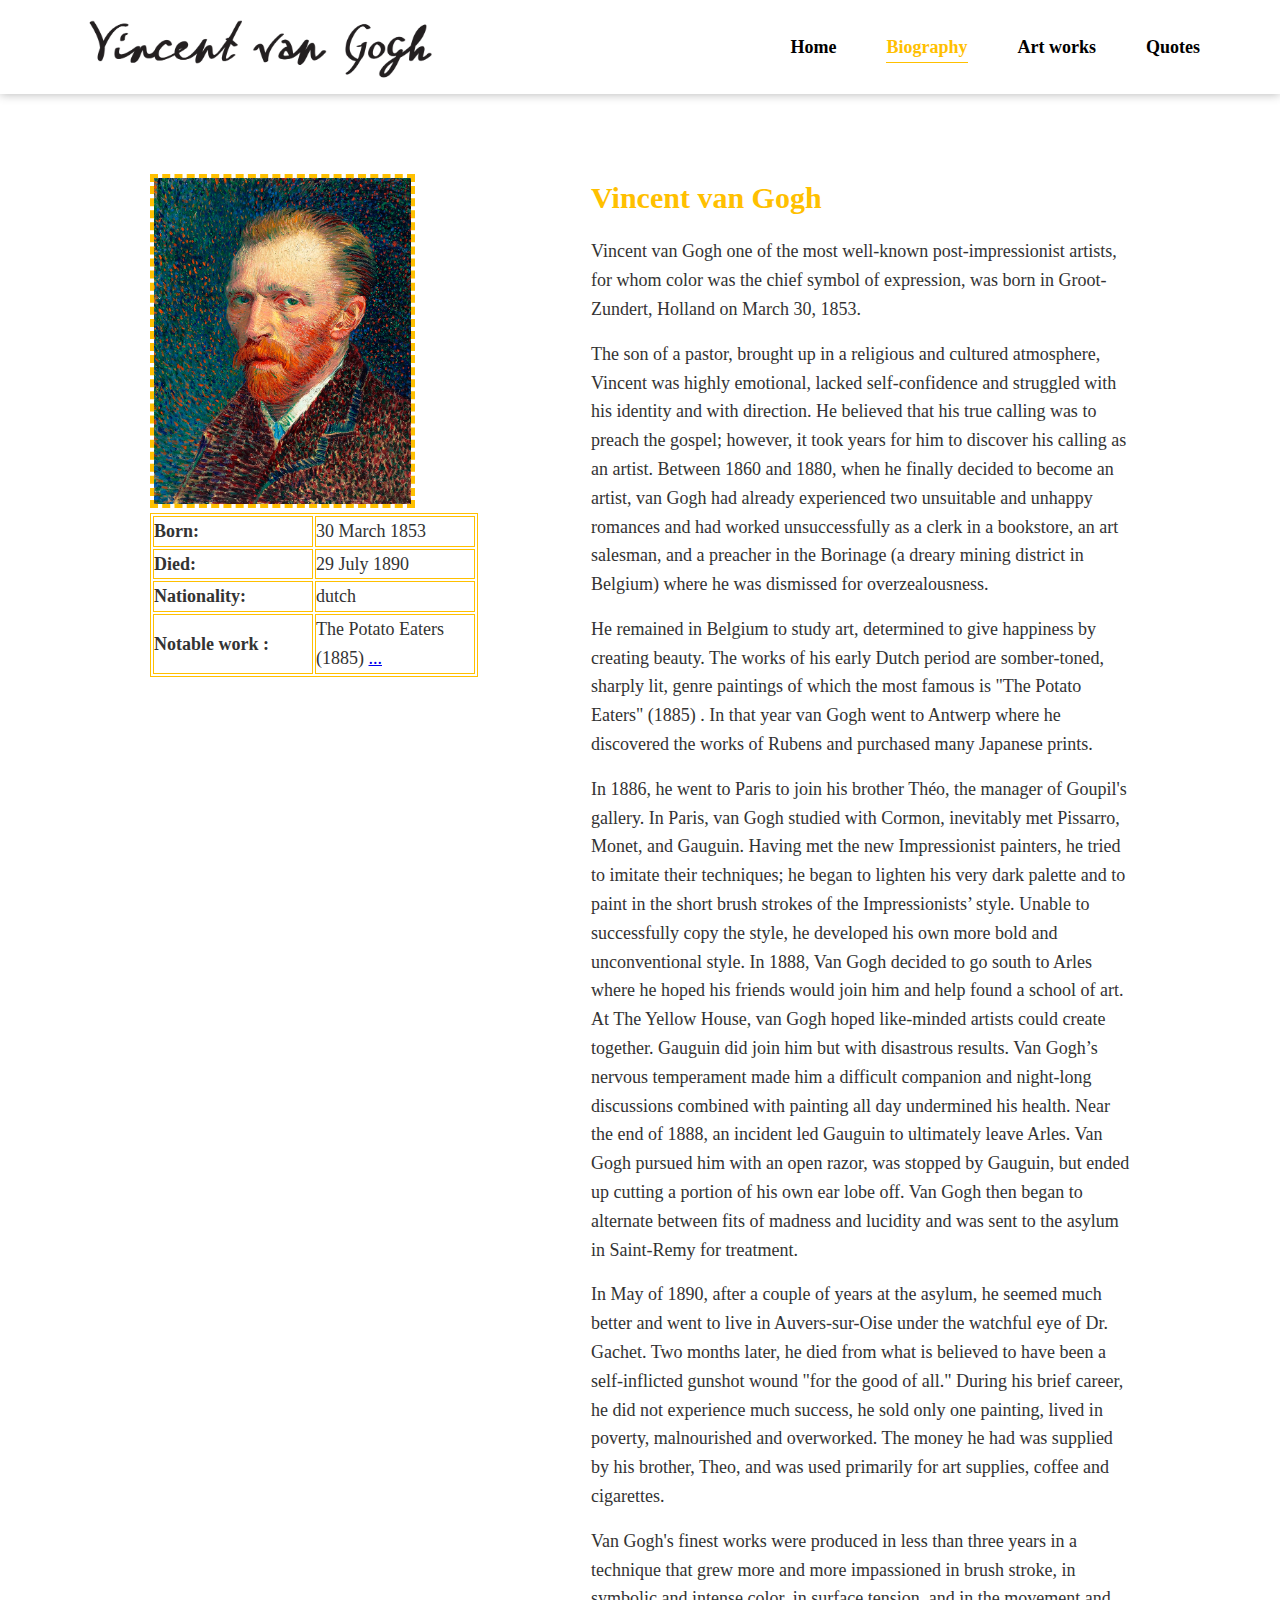
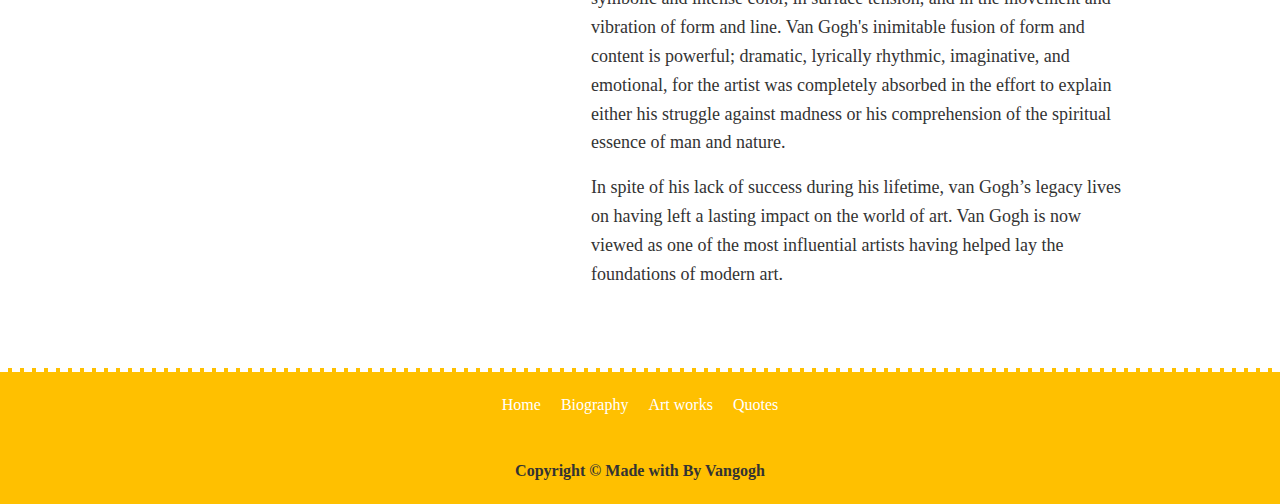
==== commit 708c0253: "delet some links" ====
--- a/Pages/About.html
+++ b/Pages/About.html
@@ -6,21 +6,7 @@
     <title>Vangogh</title>
     <link rel="stylesheet" href="../CSS/style.css" />
     <link rel="preconnect" href="https://fonts.gstatic.com" />
-    <link
-      rel="stylesheet"
-      href="https://cdnjs.cloudflare.com/ajax/libs/font-awesome/5.15.2/css/all.min.css"
-      integrity="sha512-HK5fgLBL+xu6dm/Ii3z4xhlSUyZgTT9tuc/hSrtw6uzJOvgRr2a9jyxxT1ely+B+xFAmJKVSTbpM/CuL7qxO8w=="
-      crossorigin="anonymous"
-    />
-    <link
-      href="https://fonts.googleapis.com/css2?family=Nothing+You+Could+Do&display=swap"
-      rel="stylesheet"
-    />
-    <link rel="preconnect" href="https://fonts.gstatic.com" />
-    <link
-      href="https://fonts.googleapis.com/css2?family=Open+Sans:ital,wght@0,300;0,400;0,600;0,700;0,800;1,300;1,400;1,600;1,700;1,800&display=swap"
-      rel="stylesheet"
-    />
+
     <link
       rel="stylesheet"
       href="https://cdnjs.cloudflare.com/ajax/libs/font-awesome/5.15.1/css/all.min.css"
@@ -37,7 +23,7 @@
           <ul>
             <li><a href="../index.html">Home</a></li>
             <li><a href="#" class="active">Biography</a></li>
-            <li><a href="./Artworks.html">Art works</a></li>
+            <li><a href="./artworks.html">Art works</a></li>
             <li><a href="./quotes.html">Quotes</a></li>
           </ul>
         </nav>
@@ -47,62 +33,122 @@
       <div class="aboutpage__container">
         <div class="aboutpage__image">
           <div class="aboutpage__image--image">
-            <img src="../images/Van Gogh self-portrait.jpg" alt="" />
+            <img src="../images/pdvangogh-self-portrait.jpg" alt="" />
           </div>
           <table>
             <tr>
-              <td>Naissance:</td>
-              <td>1995</td>
+              <td>Born:</td>
+              <td>30 March 1853</td>
+            </tr>
+            <tr>
+              <td>Died:</td>
+              <td>29 July 1890</td>
             </tr>
             <tr>
               <td>Nationality:</td>
-              <td>Neitherlands</td>
+              <td>dutch</td>
             </tr>
             <tr>
-              <td>Age:</td>
-              <td>50 years</td>
-            </tr>
-            <tr>
-              <td>Deces:</td>
-              <td>1998</td>
+              <td>Notable work :</td>
+              <td>
+                The Potato Eaters (1885)
+                <a
+                  href="https://artsandculture.google.com/entity/vincent-van-gogh/m07_m2?hl=en"
+                  target="_blank"
+                  >...</a
+                >
+              </td>
             </tr>
           </table>
         </div>
         <div class="aboutpage__content">
-          <h3>Viencent can Gogh</h3>
+          <h3>Vincent van Gogh</h3>
           <p>
-            <b>Viencent can Gogh</b>(Dutch: [ˈvɪnsənt ˈʋɪləm vɑŋ ˈɣɔx] (About
-            this soundlisten);[note 1] 30 March 1853 – 29 July 1890) was a Dutch
-            post-impressionist painter who posthumously became one of the most
-            famous and influential figures in the history of Western art. In a
-            decade, he created about 2,100 artworks, including around 860 oil
-            paintings, most of which date from the last two years of his life.
-            They include landscapes, still lifes, portraits and self-portraits,
-            and are characterised by bold colours and dramatic, impulsive and
-            expressive brushwork that contributed to the foundations of modern
-            art. He was not commercially successful, and his suicide at 37 came
-            after years of mental illness, depression and poverty. <br />
-            <br />
-            Born into an upper-middle-class family, Van Gogh drew as a child and
-            was serious, quiet, and thoughtful. As a young man he worked as an
-            art dealer, often travelling, but became depressed after he was
-            transferred to London. He turned to religion and spent time as a
-            Protestant missionary in southern Belgium. He drifted in ill health
-            and solitude before taking up painting in 1881, having moved back
-            home with his parents. His younger brother Theo supported him
-            financially, and the two kept a long correspondence by letter. His
-            early works, mostly still lifes and depictions of peasant labourers,
-            contain few signs of the vivid colour that distinguished his later
-            work
+            <b>Vincent van Gogh</b> one of the most well-known
+            post-impressionist artists, for whom color was the chief symbol of
+            expression, was born in Groot-Zundert, Holland on March 30, 1853.
+          </p>
+          <br />
+          <p>
+            The son of a pastor, brought up in a religious and cultured
+            atmosphere, Vincent was highly emotional, lacked self-confidence and
+            struggled with his identity and with direction. He believed that his
+            true calling was to preach the gospel; however, it took years for
+            him to discover his calling as an artist. Between 1860 and 1880,
+            when he finally decided to become an artist, van Gogh had already
+            experienced two unsuitable and unhappy romances and had worked
+            unsuccessfully as a clerk in a bookstore, an art salesman, and a
+            preacher in the Borinage (a dreary mining district in Belgium) where
+            he was dismissed for overzealousness.
+          </p>
+          <br />
+          <p>
+            He remained in Belgium to study art, determined to give happiness by
+            creating beauty. The works of his early Dutch period are
+            somber-toned, sharply lit, genre paintings of which the most famous
+            is "The Potato Eaters" (1885) . In that year van Gogh went to
+            Antwerp where he discovered the works of Rubens and purchased many
+            Japanese prints.
+          </p>
+          <br />
+          <p>
+            In 1886, he went to Paris to join his brother Théo, the manager of
+            Goupil's gallery. In Paris, van Gogh studied with Cormon, inevitably
+            met Pissarro, Monet, and Gauguin. Having met the new Impressionist
+            painters, he tried to imitate their techniques; he began to lighten
+            his very dark palette and to paint in the short brush strokes of the
+            Impressionists’ style. Unable to successfully copy the style, he
+            developed his own more bold and unconventional style. In 1888, Van
+            Gogh decided to go south to Arles where he hoped his friends would
+            join him and help found a school of art. At The Yellow House, van
+            Gogh hoped like-minded artists could create together. Gauguin did
+            join him but with disastrous results. Van Gogh’s nervous temperament
+            made him a difficult companion and night-long discussions combined
+            with painting all day undermined his health. Near the end of 1888,
+            an incident led Gauguin to ultimately leave Arles. Van Gogh pursued
+            him with an open razor, was stopped by Gauguin, but ended up cutting
+            a portion of his own ear lobe off. Van Gogh then began to alternate
+            between fits of madness and lucidity and was sent to the asylum in
+            Saint-Remy for treatment.
+          </p>
+          <br />
+          <p>
+            In May of 1890, after a couple of years at the asylum, he seemed
+            much better and went to live in Auvers-sur-Oise under the watchful
+            eye of Dr. Gachet. Two months later, he died from what is believed
+            to have been a self-inflicted gunshot wound "for the good of all."
+            During his brief career, he did not experience much success, he sold
+            only one painting, lived in poverty, malnourished and overworked.
+            The money he had was supplied by his brother, Theo, and was used
+            primarily for art supplies, coffee and cigarettes.
+          </p>
+          <br />
+          <p>
+            Van Gogh's finest works were produced in less than three years in a
+            technique that grew more and more impassioned in brush stroke, in
+            symbolic and intense color, in surface tension, and in the movement
+            and vibration of form and line. Van Gogh's inimitable fusion of form
+            and content is powerful; dramatic, lyrically rhythmic, imaginative,
+            and emotional, for the artist was completely absorbed in the effort
+            to explain either his struggle against madness or his comprehension
+            of the spiritual essence of man and nature.
+          </p>
+          <br />
+          <p>
+            In spite of his lack of success during his lifetime, van Gogh’s
+            legacy lives on having left a lasting impact on the world of art.
+            Van Gogh is now viewed as one of the most influential artists having
+            helped lay the foundations of modern art.
           </p>
         </div>
       </div>
     </section>
     <footer class="footer">
       <ul>
-        <li><a href="#">Bio</a></li>
-        <li><a href="#">Art</a></li>
-        <li><a href="#">Quotes</a></li>
+        <li><a href="../index.html">Home</a></li>
+        <li><a href="./about.html">Biography</a></li>
+        <li><a href="./artworks.html">Art works</a></li>
+        <li><a href="./quotes.html">Quotes</a></li>
       </ul>
       <p>Copyright &copy; Made with <i class="fas fa-heart"></i> By Vangogh</p>
     </footer>
--- a/CSS/style.css
+++ b/CSS/style.css
@@ -424,7 +424,7 @@
 
 table,
 td {
-  border: 3px ridge #ffc000;
+  border: 1px ridge #ffc000;
 }
 .aboutpage__image table {
   /* margin: 0 auto; */
@@ -435,7 +435,7 @@
 }
 .aboutpage__image table tr td {
   text-align: left;
-  width: 64%;
+  width: 160px;
 }
 .aboutpage__content h3 {
   font-size: 3rem;
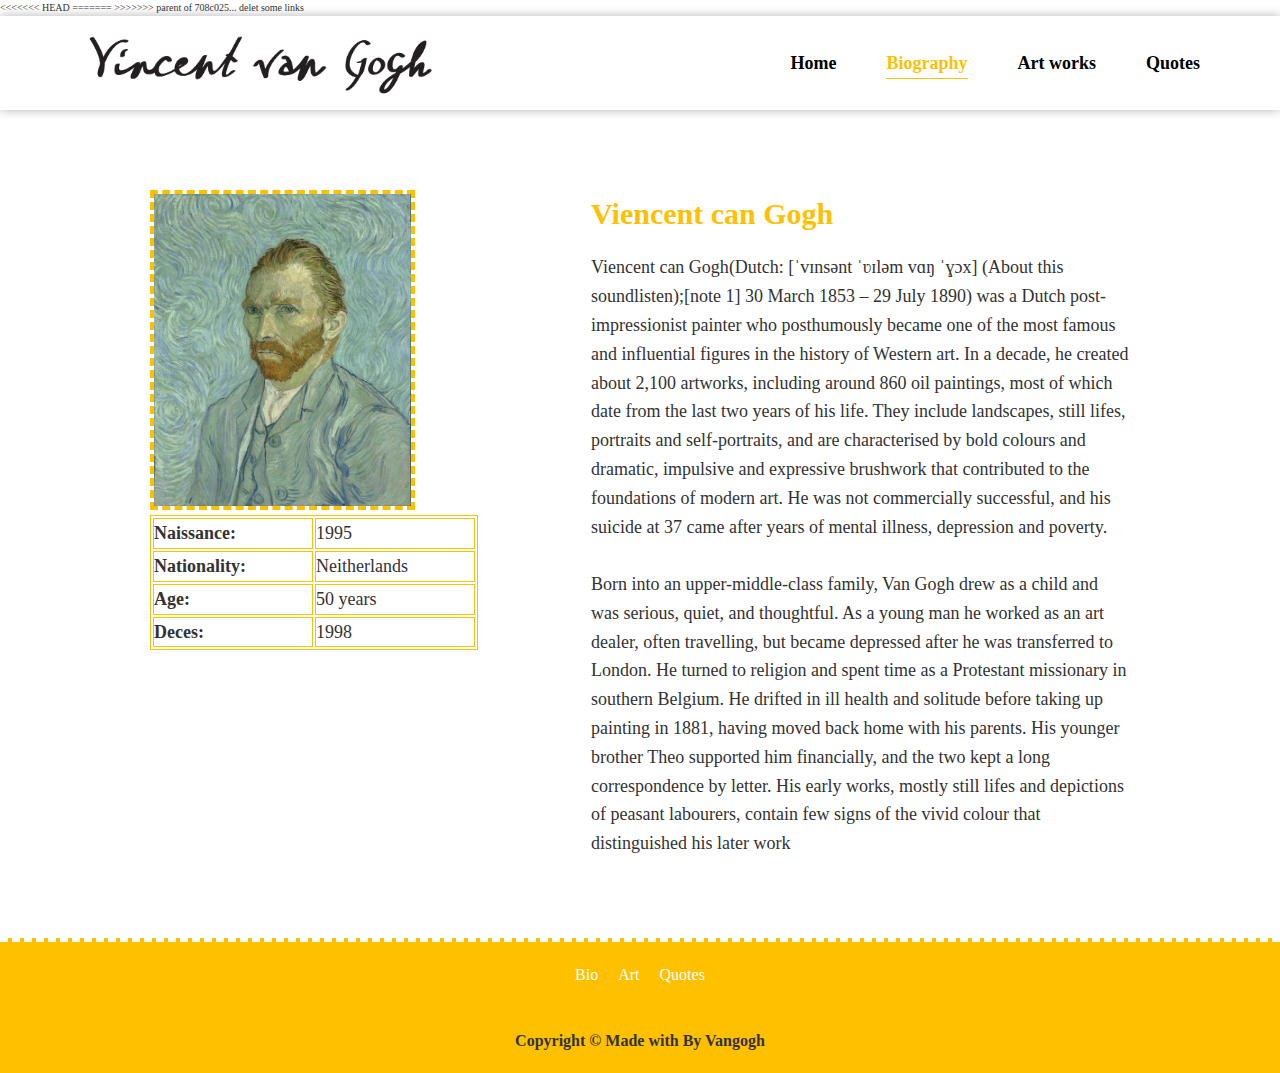
==== commit 292dd032: "not responsive !" ====
--- a/Pages/About.html
+++ b/Pages/About.html
@@ -1,12 +1,120 @@
 <!DOCTYPE html>
 <html lang="en">
   <head>
+    <!--  character encoding for the document -->
     <meta charset="UTF-8" />
+
+    <!-- Viewport for responsive web design -->
     <meta name="viewport" content="width=device-width, initial-scale=1.0" />
-    <title>Vangogh</title>
+
+    <!-- Document Title -->
+    <title>vincent Van gogh</title>
+
+    <!-- Meta Description -->
+    <meta
+      name="description"
+      content="Vincent van Gogh, one of the most well-known post-impressionist artists, for whom color was the chief symbol of expression, was born in Groot-Zundert, Holland on March 30, 1853."
+    />
+
+    <link
+      rel="apple-touch-icon"
+      sizes="57x57"
+      href="../images/favicon/apple-icon-57x57.png"
+    />
+    <link
+      rel="apple-touch-icon"
+      sizes="60x60"
+      href="../images/favicon/apple-icon-60x60.png"
+    />
+    <link
+      rel="apple-touch-icon"
+      sizes="72x72"
+      href="../images/favicon/apple-icon-72x72.png"
+    />
+    <link
+      rel="apple-touch-icon"
+      sizes="76x76"
+      href="../images/favicon/apple-icon-76x76.png"
+    />
+    <link
+      rel="apple-touch-icon"
+      sizes="114x114"
+      href="../images/favicon/apple-icon-114x114.png"
+    />
+    <link
+      rel="apple-touch-icon"
+      sizes="120x120"
+      href="../images/favicon/apple-icon-120x120.png"
+    />
+    <link
+      rel="apple-touch-icon"
+      sizes="144x144"
+      href="../images/favicon/apple-icon-144x144.png"
+    />
+    <link
+      rel="apple-touch-icon"
+      sizes="152x152"
+      href="../images/favicon/apple-icon-152x152.png"
+    />
+    <link
+      rel="apple-touch-icon"
+      sizes="180x180"
+      href="../images/favicon/apple-icon-180x180.png"
+    />
+    <link
+      rel="icon"
+      type="image/png"
+      sizes="192x192"
+      href="../images/favicon/android-icon-192x192.png"
+    />
+    <link
+      rel="icon"
+      type="image/png"
+      sizes="32x32"
+      href="../images/favicon/favicon-32x32.png"
+    />
+    <link
+      rel="icon"
+      type="image/png"
+      sizes="96x96"
+      href="../images/favicon/favicon-96x96.png"
+    />
+    <link
+      rel="icon"
+      type="image/png"
+      sizes="16x16"
+      href="../images/favicon/favicon-16x16.png"
+    />
+    <link rel="manifest" href="../images/favicon/manifest.json" />
+    <meta name="msapplication-TileColor" content="#ffffff" />
+    <meta
+      name="msapplication-TileImage"
+      content="../images/favicon/ms-icon-144x144.png"
+    />
+    <meta name="theme-color" content="#ffffff" />
+
     <link rel="stylesheet" href="../CSS/style.css" />
+<<<<<<< HEAD
+    <link rel="stylesheet" href="../CSS/about.css" />
+
+=======
     <link rel="preconnect" href="https://fonts.gstatic.com" />
-
+    <link
+      rel="stylesheet"
+      href="https://cdnjs.cloudflare.com/ajax/libs/font-awesome/5.15.2/css/all.min.css"
+      integrity="sha512-HK5fgLBL+xu6dm/Ii3z4xhlSUyZgTT9tuc/hSrtw6uzJOvgRr2a9jyxxT1ely+B+xFAmJKVSTbpM/CuL7qxO8w=="
+      crossorigin="anonymous"
+    />
+    <link
+      href="https://fonts.googleapis.com/css2?family=Nothing+You+Could+Do&display=swap"
+      rel="stylesheet"
+    />
+    <link rel="preconnect" href="https://fonts.gstatic.com" />
+    <link
+      href="https://fonts.googleapis.com/css2?family=Open+Sans:ital,wght@0,300;0,400;0,600;0,700;0,800;1,300;1,400;1,600;1,700;1,800&display=swap"
+      rel="stylesheet"
+    />
+>>>>>>> parent of 708c025... delet some links
     <link
       rel="stylesheet"
       href="https://cdnjs.cloudflare.com/ajax/libs/font-awesome/5.15.1/css/all.min.css"
@@ -23,7 +131,7 @@
           <ul>
             <li><a href="../index.html">Home</a></li>
             <li><a href="#" class="active">Biography</a></li>
-            <li><a href="./artworks.html">Art works</a></li>
+            <li><a href="./Artworks.html">Art works</a></li>
             <li><a href="./quotes.html">Quotes</a></li>
           </ul>
         </nav>
@@ -33,122 +141,62 @@
       <div class="aboutpage__container">
         <div class="aboutpage__image">
           <div class="aboutpage__image--image">
-            <img src="../images/pdvangogh-self-portrait.jpg" alt="" />
+            <img src="../images/Van Gogh self-portrait.jpg" alt="" />
           </div>
           <table>
             <tr>
-              <td>Born:</td>
-              <td>30 March 1853</td>
-            </tr>
-            <tr>
-              <td>Died:</td>
-              <td>29 July 1890</td>
+              <td>Naissance:</td>
+              <td>1995</td>
             </tr>
             <tr>
               <td>Nationality:</td>
-              <td>dutch</td>
-            </tr>
-            <tr>
-              <td>Notable work :</td>
-              <td>
-                The Potato Eaters (1885)
-                <a
-                  href="https://artsandculture.google.com/entity/vincent-van-gogh/m07_m2?hl=en"
-                  target="_blank"
-                  >...</a
-                >
-              </td>
+              <td>Neitherlands</td>
+            </tr>
+            <tr>
+              <td>Age:</td>
+              <td>50 years</td>
+            </tr>
+            <tr>
+              <td>Deces:</td>
+              <td>1998</td>
             </tr>
           </table>
         </div>
         <div class="aboutpage__content">
-          <h3>Vincent van Gogh</h3>
+          <h3>Viencent can Gogh</h3>
           <p>
-            <b>Vincent van Gogh</b> one of the most well-known
-            post-impressionist artists, for whom color was the chief symbol of
-            expression, was born in Groot-Zundert, Holland on March 30, 1853.
-          </p>
-          <br />
-          <p>
-            The son of a pastor, brought up in a religious and cultured
-            atmosphere, Vincent was highly emotional, lacked self-confidence and
-            struggled with his identity and with direction. He believed that his
-            true calling was to preach the gospel; however, it took years for
-            him to discover his calling as an artist. Between 1860 and 1880,
-            when he finally decided to become an artist, van Gogh had already
-            experienced two unsuitable and unhappy romances and had worked
-            unsuccessfully as a clerk in a bookstore, an art salesman, and a
-            preacher in the Borinage (a dreary mining district in Belgium) where
-            he was dismissed for overzealousness.
-          </p>
-          <br />
-          <p>
-            He remained in Belgium to study art, determined to give happiness by
-            creating beauty. The works of his early Dutch period are
-            somber-toned, sharply lit, genre paintings of which the most famous
-            is "The Potato Eaters" (1885) . In that year van Gogh went to
-            Antwerp where he discovered the works of Rubens and purchased many
-            Japanese prints.
-          </p>
-          <br />
-          <p>
-            In 1886, he went to Paris to join his brother Théo, the manager of
-            Goupil's gallery. In Paris, van Gogh studied with Cormon, inevitably
-            met Pissarro, Monet, and Gauguin. Having met the new Impressionist
-            painters, he tried to imitate their techniques; he began to lighten
-            his very dark palette and to paint in the short brush strokes of the
-            Impressionists’ style. Unable to successfully copy the style, he
-            developed his own more bold and unconventional style. In 1888, Van
-            Gogh decided to go south to Arles where he hoped his friends would
-            join him and help found a school of art. At The Yellow House, van
-            Gogh hoped like-minded artists could create together. Gauguin did
-            join him but with disastrous results. Van Gogh’s nervous temperament
-            made him a difficult companion and night-long discussions combined
-            with painting all day undermined his health. Near the end of 1888,
-            an incident led Gauguin to ultimately leave Arles. Van Gogh pursued
-            him with an open razor, was stopped by Gauguin, but ended up cutting
-            a portion of his own ear lobe off. Van Gogh then began to alternate
-            between fits of madness and lucidity and was sent to the asylum in
-            Saint-Remy for treatment.
-          </p>
-          <br />
-          <p>
-            In May of 1890, after a couple of years at the asylum, he seemed
-            much better and went to live in Auvers-sur-Oise under the watchful
-            eye of Dr. Gachet. Two months later, he died from what is believed
-            to have been a self-inflicted gunshot wound "for the good of all."
-            During his brief career, he did not experience much success, he sold
-            only one painting, lived in poverty, malnourished and overworked.
-            The money he had was supplied by his brother, Theo, and was used
-            primarily for art supplies, coffee and cigarettes.
-          </p>
-          <br />
-          <p>
-            Van Gogh's finest works were produced in less than three years in a
-            technique that grew more and more impassioned in brush stroke, in
-            symbolic and intense color, in surface tension, and in the movement
-            and vibration of form and line. Van Gogh's inimitable fusion of form
-            and content is powerful; dramatic, lyrically rhythmic, imaginative,
-            and emotional, for the artist was completely absorbed in the effort
-            to explain either his struggle against madness or his comprehension
-            of the spiritual essence of man and nature.
-          </p>
-          <br />
-          <p>
-            In spite of his lack of success during his lifetime, van Gogh’s
-            legacy lives on having left a lasting impact on the world of art.
-            Van Gogh is now viewed as one of the most influential artists having
-            helped lay the foundations of modern art.
+            <b>Viencent can Gogh</b>(Dutch: [ˈvɪnsənt ˈʋɪləm vɑŋ ˈɣɔx] (About
+            this soundlisten);[note 1] 30 March 1853 – 29 July 1890) was a Dutch
+            post-impressionist painter who posthumously became one of the most
+            famous and influential figures in the history of Western art. In a
+            decade, he created about 2,100 artworks, including around 860 oil
+            paintings, most of which date from the last two years of his life.
+            They include landscapes, still lifes, portraits and self-portraits,
+            and are characterised by bold colours and dramatic, impulsive and
+            expressive brushwork that contributed to the foundations of modern
+            art. He was not commercially successful, and his suicide at 37 came
+            after years of mental illness, depression and poverty. <br />
+            <br />
+            Born into an upper-middle-class family, Van Gogh drew as a child and
+            was serious, quiet, and thoughtful. As a young man he worked as an
+            art dealer, often travelling, but became depressed after he was
+            transferred to London. He turned to religion and spent time as a
+            Protestant missionary in southern Belgium. He drifted in ill health
+            and solitude before taking up painting in 1881, having moved back
+            home with his parents. His younger brother Theo supported him
+            financially, and the two kept a long correspondence by letter. His
+            early works, mostly still lifes and depictions of peasant labourers,
+            contain few signs of the vivid colour that distinguished his later
+            work
           </p>
         </div>
       </div>
     </section>
     <footer class="footer">
       <ul>
-        <li><a href="../index.html">Home</a></li>
-        <li><a href="./about.html">Biography</a></li>
-        <li><a href="./artworks.html">Art works</a></li>
-        <li><a href="./quotes.html">Quotes</a></li>
+        <li><a href="#">Bio</a></li>
+        <li><a href="#">Art</a></li>
+        <li><a href="#">Quotes</a></li>
       </ul>
       <p>Copyright &copy; Made with <i class="fas fa-heart"></i> By Vangogh</p>
     </footer>
--- a/CSS/style.css
+++ b/CSS/style.css
@@ -18,147 +18,12 @@
   line-height: 1.6;
 }
 
-.header {
-}
-.header__container {
-  padding: 1rem 8rem;
-  display: flex;
-  justify-content: space-between;
-  align-items: center;
-  box-shadow: 0 0 1rem rgba(0, 0, 0, 0.3);
-}
-.header__logo {
-  width: 40vh;
-
-  /* font-size: 3rem;
-  font-weight: 800;
-  text-transform: uppercase; */
-}
-.header__nav ul {
-  display: flex;
-  list-style: none;
-}
-.header__nav ul li {
-  font-size: 1.8rem;
-}
-.header__nav ul li:not(:last-child) {
-  margin-right: 5rem;
-}
-.header__nav ul li a {
-  color: black;
-  text-decoration: none;
-  font-weight: 600;
-  /* text-transform: uppercase; */
-  display: inline-block;
-  transition: transform 0.5s;
-  position: relative;
-}
-
-.header__nav ul li a::after {
-  content: "";
-  position: absolute;
-  bottom: -0.1rem;
-  width: 0;
-  height: 1px;
-  background-color: #ffc000;
-  left: 0;
-  transition: width 0.5s;
-}
-.header__nav ul li a:hover {
-  color: #ffc000;
-}
-.header__nav ul li a:hover::after {
-  width: 100%;
-}
-.header__nav ul li .active {
-  color: #ffc000;
-  text-decoration: none;
-  font-weight: 600;
-  /* text-transform: uppercase; */
-  display: inline-block;
-  transition: transform 0.5s;
-  position: relative;
-}
-.header__nav ul li .active::after {
-  content: "";
-  position: absolute;
-  bottom: -0.1rem;
-  width: 100%;
-  height: 1px;
-  background-color: #ffc000;
-  left: 0;
-  transition: width 0.5s;
-}
-.header__nav ul li .active:hover {
-  color: #ffc000;
-}
-.header__nav ul li .active:hover::after {
-  width: 100%;
-}
 @media only screen and (max-width: 800px) {
   .header__container {
     flex-direction: column;
   }
 }
-/* BIO SECTION */
-.bio {
-  padding: 8rem 4rem;
-}
-.bio__container {
-  margin: 0 auto;
-  width: 1000px;
-  /* height: 400px; */
-  box-shadow: 0 0 1rem rgba(0, 0, 0, 0.3);
-  padding: 2rem 4rem;
-  display: flex;
-  align-items: center;
-  justify-content: center;
-}
-.bio__content--image {
-  flex: 0 0 30%;
-}
-.bio__images {
-  width: 300px;
-}
-.bio__images img {
-  width: 100%;
-  border: 5px dashed #ffc000;
-}
-.bio__content {
-  flex: 0 0 55%;
-  padding: 3rem 1.5rem;
-  margin-left: 5rem;
-}
-.bio__content h3 {
-  font-size: 3rem;
-  text-transform: uppercase;
-  margin-bottom: 1.5rem;
-  color: #ffc000;
-}
-.bio__content p {
-  font-size: 1.4rem;
-  text-align: justify;
-  font-weight: 400;
-}
-.btn__container {
-  text-align: end;
-  margin-top: 1rem;
-}
-.btn__container a {
-  font-size: 1.6rem;
-  border: 1px solid #ffc000;
-  background: none;
-  color: #ffc000;
-  padding: 0.5rem 1.5rem;
-  font-weight: 600;
-  text-decoration: none;
-  border-radius: 10px;
-  transition: all 0.2s;
-}
-.btn__container a:hover {
-  color: white;
-  background-color: #ffc000;
-}
+
 @media only screen and (max-width: 1200px) {
   .bio__container {
     margin: 0 auto;
@@ -211,154 +76,11 @@
   }
 }
 
-/* END BIO SECTION*/
-
-/* art SECTION */
-.art {
-  padding: 8rem 4rem;
-}
-.art__container {
-  margin: 0 auto;
-}
-.art__container h3 {
-  text-align: center;
-  margin-bottom: 2rem;
-  font-size: 3.5rem;
-  text-transform: uppercase;
-  color: #ffc000;
-}
-.art__list {
-  display: flex;
-  justify-content: space-between;
-  flex-wrap: wrap;
-}
-.art__list--item {
-  flex: 0 0 30%;
-  margin-bottom: 2rem;
-  box-shadow: 0 0 2rem rgba(0, 0, 0, 0.5);
-  position: relative;
-}
-.art__image1 {
-  width: 100%;
-  height: 400px;
-  background-image: url("../images/Bedroom in Arles.jpg");
-  background-size: cover;
-  transition: all 0.2s;
-}
-.art__image2 {
-  width: 100%;
-  height: 400px;
-  background-image: url("../images/The Starry Night.jpg");
-  background-size: cover;
-  transition: all 0.2s;
-}
-.art__image3 {
-  width: 100%;
-  height: 400px;
-  background-image: url("../images/Van Gogh self-portrait.jpg");
-  background-size: cover;
-  transition: all 0.2s;
-}
-.art__image img {
-  width: 100%;
-}
-.art__list--item:hover h4 {
-  top: 50%;
-  opacity: 1;
-}
-.art__list--item:hover .art__image3 {
-  background-image: linear-gradient(rgba(0, 0, 0, 0.5), rgba(0, 0, 0, 0.5)),
-    url("../images/Van Gogh self-portrait.jpg");
-}
-.art__list--item:hover .art__image2 {
-  background-image: linear-gradient(rgba(0, 0, 0, 0.5), rgba(0, 0, 0, 0.5)),
-    url("../images/The Starry Night.jpg");
-}
-.art__list--item:hover .art__image1 {
-  background-image: linear-gradient(rgba(0, 0, 0, 0.5), rgba(0, 0, 0, 0.5)),
-    url("../images/Bedroom in Arles.jpg");
-}
-.art__list--item h4 {
-  position: absolute;
-  top: 80%;
-  left: 50%;
-  transform: translate(-50%, -50%);
-  font-size: 2.5rem;
-  text-align: center;
-  color: white;
-  font-weight: 600;
-  opacity: 0;
-  transition: all 0.5s;
-}
-
-.btn__container--art {
-  text-align: center;
-  margin-top: 3rem;
-}
-.btn__container--art a {
-  font-size: 1.6rem;
-  border-bottom: 1px solid #ffc000;
-  color: #ffc000;
-  padding: 0.5rem 0;
-  font-weight: 600;
-  text-decoration: none;
-  transition: all 0.2s;
-}
 @media only screen and (max-width: 900px) {
   .art__list--item {
     flex: 0 0 48%;
   }
 }
-
-/* END ART */
-
-/* SECTION Quotes */
-
-.quotes {
-  padding: 8rem 4rem;
-}
-q::before {
-  content: open-quote;
-  margin-right: 0.1em;
-}
-q:before,
-q::after {
-  color: #fc0;
-  font-size: 2em;
-  line-height: 0.1em;
-  vertical-align: -0.4em;
-}
-q:last-child:after {
-  content: close-quote;
-}
-.quotes h3 {
-  text-align: center;
-  margin-bottom: 2rem;
-  font-size: 3.5rem;
-  text-transform: uppercase;
-  color: #ffc000;
-}
-.quotes__container {
-  display: flex;
-  flex-wrap: wrap;
-  justify-content: space-between;
-}
-
-.quotes__item {
-  flex: 0 0 48%;
-  padding: 3rem 5rem;
-  box-shadow: 0 0 1rem rgba(0, 0, 0, 0.3);
-}
-.quotes__item {
-  margin-bottom: 3rem;
-}
-
-.quotes__item q {
-  font-size: 1.8rem;
-  text-align: justify;
-  font-weight: bold;
-}
-
 @media only screen and (max-width: 900px) {
   .quotes__item {
     flex: 0 0 100%;
@@ -367,7 +89,75 @@
   }
 }
 
-/* END SECTION*/
+.header__container {
+  padding: 1rem 8rem;
+  display: flex;
+  justify-content: space-between;
+  align-items: center;
+  box-shadow: 0 0 1rem rgba(0, 0, 0, 0.3);
+}
+.header__logo {
+  width: 40vh;
+}
+.header__nav ul {
+  display: flex;
+  list-style: none;
+}
+.header__nav ul li {
+  font-size: 1.8rem;
+}
+.header__nav ul li:not(:last-child) {
+  margin-right: 5rem;
+}
+.header__nav ul li a {
+  color: black;
+  text-decoration: none;
+  font-weight: 600;
+  display: inline-block;
+  transition: transform 0.5s;
+  position: relative;
+}
+
+.header__nav ul li a::after {
+  content: "";
+  position: absolute;
+  bottom: -0.1rem;
+  width: 0;
+  height: 1px;
+  background-color: #ffc000;
+  left: 0;
+  transition: width 0.5s;
+}
+.header__nav ul li a:hover {
+  color: #ffc000;
+}
+.header__nav ul li a:hover::after {
+  width: 100%;
+}
+.header__nav ul li .active {
+  color: #ffc000;
+  text-decoration: none;
+  font-weight: 600;
+  display: inline-block;
+  transition: transform 0.5s;
+  position: relative;
+}
+.header__nav ul li .active::after {
+  content: "";
+  position: absolute;
+  bottom: -0.1rem;
+  width: 100%;
+  height: 1px;
+  background-color: #ffc000;
+  left: 0;
+  transition: width 0.5s;
+}
+.header__nav ul li .active:hover {
+  color: #ffc000;
+}
+.header__nav ul li .active:hover::after {
+  width: 100%;
+}
 
 /* footer*/
 
@@ -403,6 +193,8 @@
 .footer i {
   color: red;
 }
+<<<<<<< HEAD
+=======
 
 /* About page */
 
@@ -424,7 +216,7 @@
 
 table,
 td {
-  border: 1px ridge #ffc000;
+  border: 3px ridge #ffc000;
 }
 .aboutpage__image table {
   /* margin: 0 auto; */
@@ -435,7 +227,7 @@
 }
 .aboutpage__image table tr td {
   text-align: left;
-  width: 160px;
+  width: 64%;
 }
 .aboutpage__content h3 {
   font-size: 3rem;
@@ -709,3 +501,4 @@
     position: relative;
   }
 }
+>>>>>>> parent of 708c025... delet some links
--- a/CSS/about.css
+++ b/CSS/about.css
@@ -0,0 +1,78 @@
+/* About page */
+
+.aboutpage {
+  padding: 8rem 15rem;
+}
+.aboutpage__container {
+  display: flex;
+  justify-content: center;
+}
+
+.aboutpage__image {
+  flex: 0 0 45%;
+}
+.aboutpage__image img {
+  width: 60%;
+  border: 4px dashed #ffc000;
+}
+
+table,
+td {
+  border: 1px ridge #ffc000;
+}
+.aboutpage__image table {
+  /* margin: 0 auto; */
+  font-size: 1.8rem;
+}
+.aboutpage__image table tr td:first-child {
+  font-weight: bold;
+}
+.aboutpage__image table tr td {
+  text-align: left;
+  width: 160px;
+}
+.aboutpage__content h3 {
+  font-size: 3rem;
+  margin-bottom: 1.5rem;
+  color: #ffc000;
+}
+.aboutpage__content p {
+  font-size: 1.8rem;
+}
+
+@media only screen and (max-width: 800px) {
+  .aboutpage {
+    padding: 8rem 4rem;
+  }
+  .aboutpage__container {
+    flex-direction: column;
+    align-items: center;
+    justify-content: center;
+  }
+  .aboutpage__image {
+    flex: 0 0 45%;
+    margin: 0 auto;
+  }
+  .aboutpage__image--image {
+    text-align: center;
+  }
+  .aboutpage__image img {
+    width: 80%;
+    margin: 0 auto;
+  }
+  .aboutpage__image table {
+    margin: 0 auto;
+    font-size: 1.8rem;
+  }
+  .aboutpage__content h3 {
+    font-size: 3rem;
+    margin-bottom: 1.5rem;
+    text-align: center;
+    margin-top: 3rem;
+    color: #ffc000;
+  }
+  .aboutpage__content p {
+    font-size: 1.8rem;
+    text-align: justify;
+  }
+}
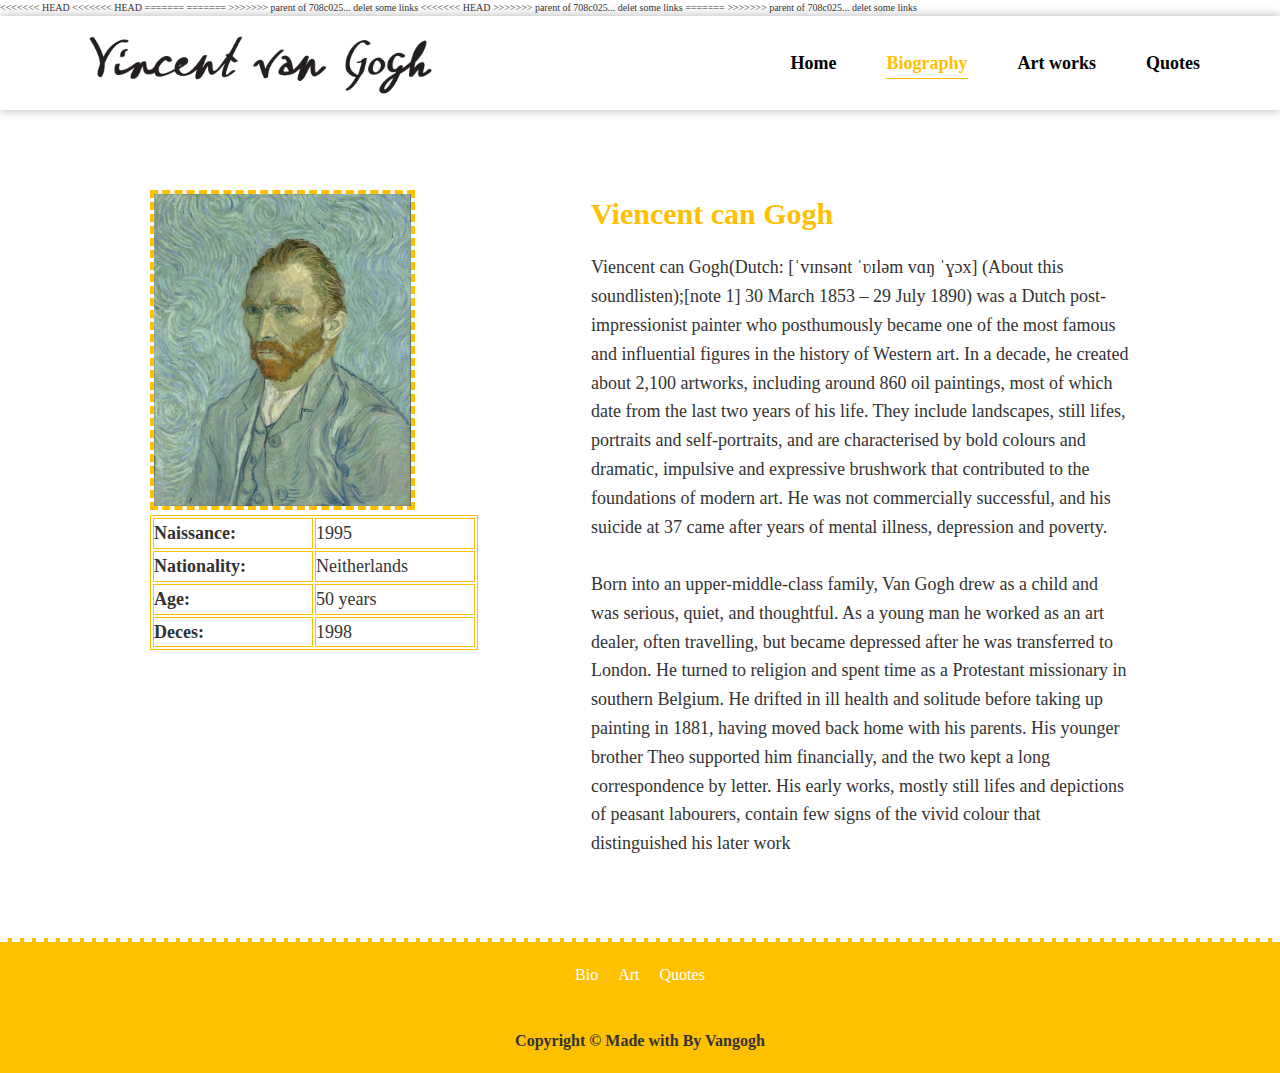
==== commit 1da27771: "not responsive !" ====
--- a/Pages/About.html
+++ b/Pages/About.html
@@ -95,9 +95,12 @@
 
     <link rel="stylesheet" href="../CSS/style.css" />
 <<<<<<< HEAD
+<<<<<<< HEAD
     <link rel="stylesheet" href="../CSS/about.css" />
 
 =======
+=======
+>>>>>>> parent of 708c025... delet some links
     <link rel="preconnect" href="https://fonts.gstatic.com" />
     <link
       rel="stylesheet"
@@ -114,6 +117,9 @@
       href="https://fonts.googleapis.com/css2?family=Open+Sans:ital,wght@0,300;0,400;0,600;0,700;0,800;1,300;1,400;1,600;1,700;1,800&display=swap"
       rel="stylesheet"
     />
+<<<<<<< HEAD
+>>>>>>> parent of 708c025... delet some links
+=======
 >>>>>>> parent of 708c025... delet some links
     <link
       rel="stylesheet"
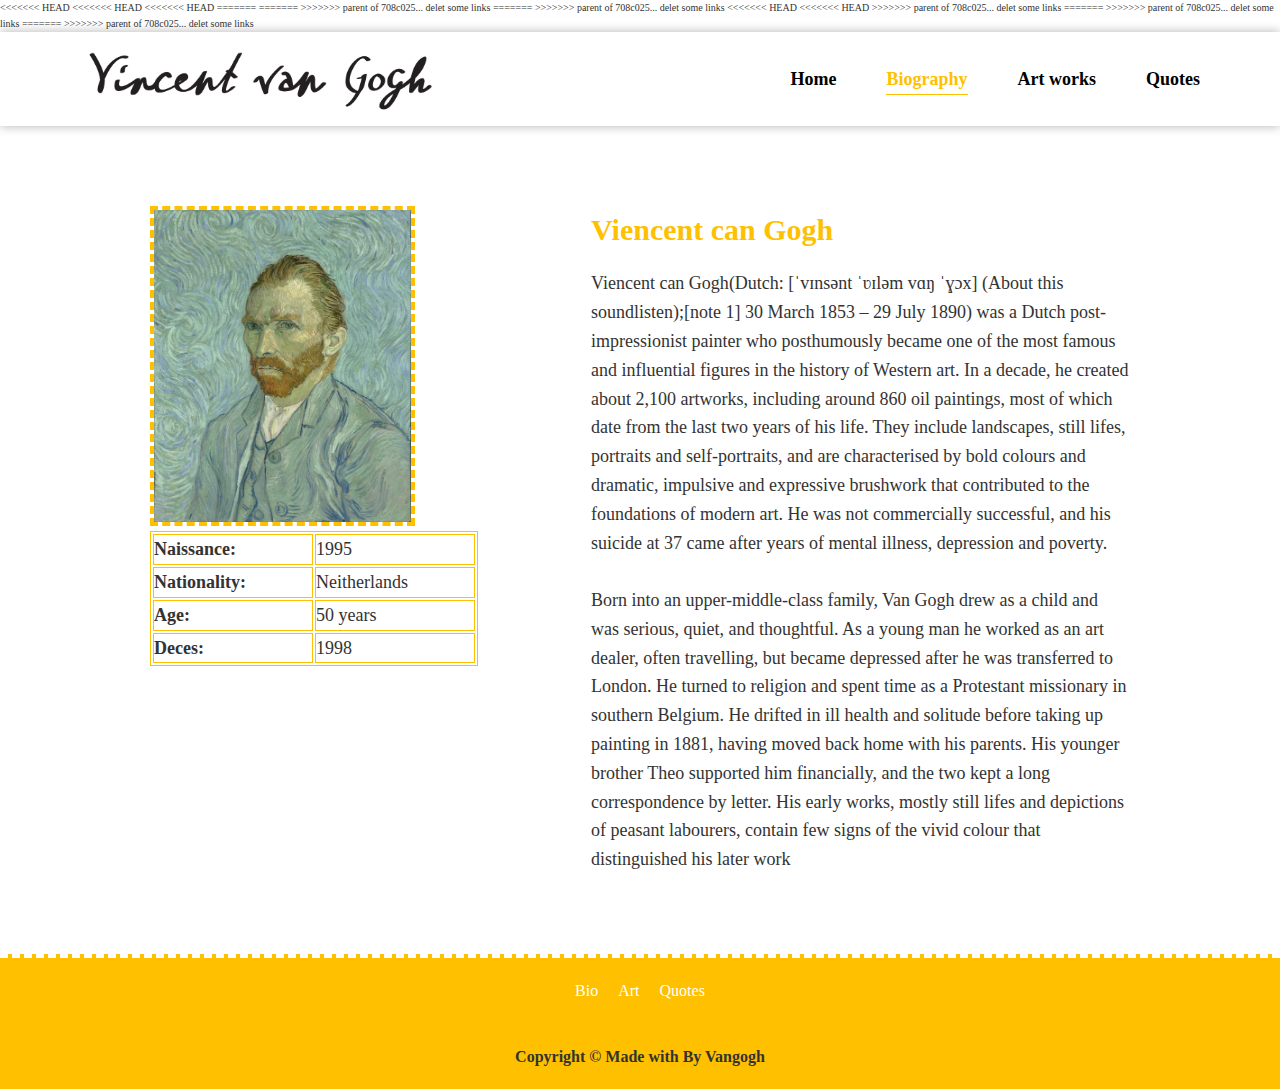
==== commit 7f1f5151: "not responsive !" ====
--- a/Pages/About.html
+++ b/Pages/About.html
@@ -96,9 +96,12 @@
     <link rel="stylesheet" href="../CSS/style.css" />
 <<<<<<< HEAD
 <<<<<<< HEAD
+<<<<<<< HEAD
     <link rel="stylesheet" href="../CSS/about.css" />
 
 =======
+=======
+>>>>>>> parent of 708c025... delet some links
 =======
 >>>>>>> parent of 708c025... delet some links
     <link rel="preconnect" href="https://fonts.gstatic.com" />
@@ -118,6 +121,9 @@
       rel="stylesheet"
     />
 <<<<<<< HEAD
+<<<<<<< HEAD
+>>>>>>> parent of 708c025... delet some links
+=======
 >>>>>>> parent of 708c025... delet some links
 =======
 >>>>>>> parent of 708c025... delet some links
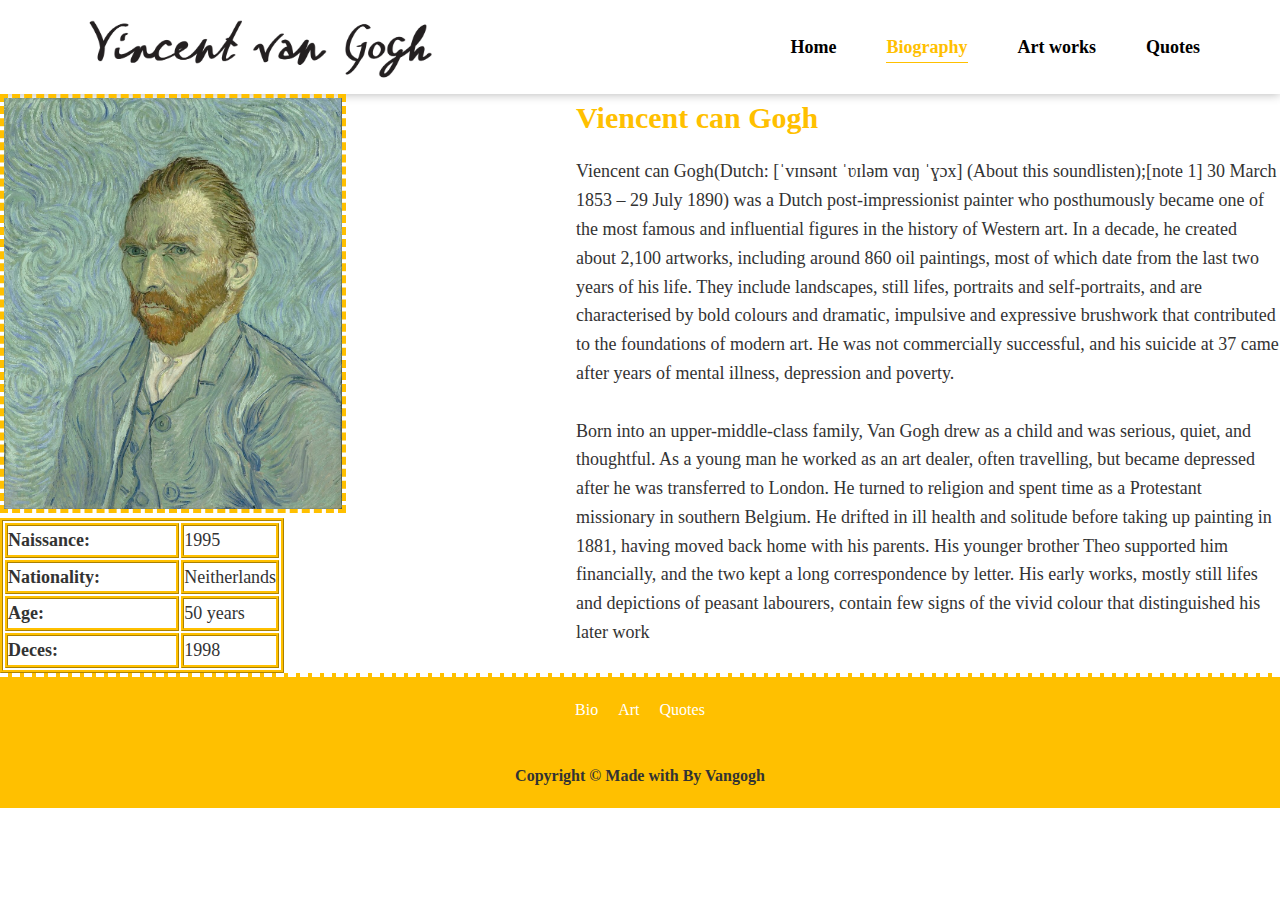
==== commit 08bee21b: "not responsive !" ====
--- a/Pages/About.html
+++ b/Pages/About.html
@@ -94,16 +94,7 @@
     <meta name="theme-color" content="#ffffff" />
 
     <link rel="stylesheet" href="../CSS/style.css" />
-<<<<<<< HEAD
-<<<<<<< HEAD
-<<<<<<< HEAD
-    <link rel="stylesheet" href="../CSS/about.css" />
-
-=======
-=======
->>>>>>> parent of 708c025... delet some links
-=======
->>>>>>> parent of 708c025... delet some links
+
     <link rel="preconnect" href="https://fonts.gstatic.com" />
     <link
       rel="stylesheet"
@@ -120,13 +111,7 @@
       href="https://fonts.googleapis.com/css2?family=Open+Sans:ital,wght@0,300;0,400;0,600;0,700;0,800;1,300;1,400;1,600;1,700;1,800&display=swap"
       rel="stylesheet"
     />
-<<<<<<< HEAD
-<<<<<<< HEAD
->>>>>>> parent of 708c025... delet some links
-=======
->>>>>>> parent of 708c025... delet some links
-=======
->>>>>>> parent of 708c025... delet some links
+
     <link
       rel="stylesheet"
       href="https://cdnjs.cloudflare.com/ajax/libs/font-awesome/5.15.1/css/all.min.css"
